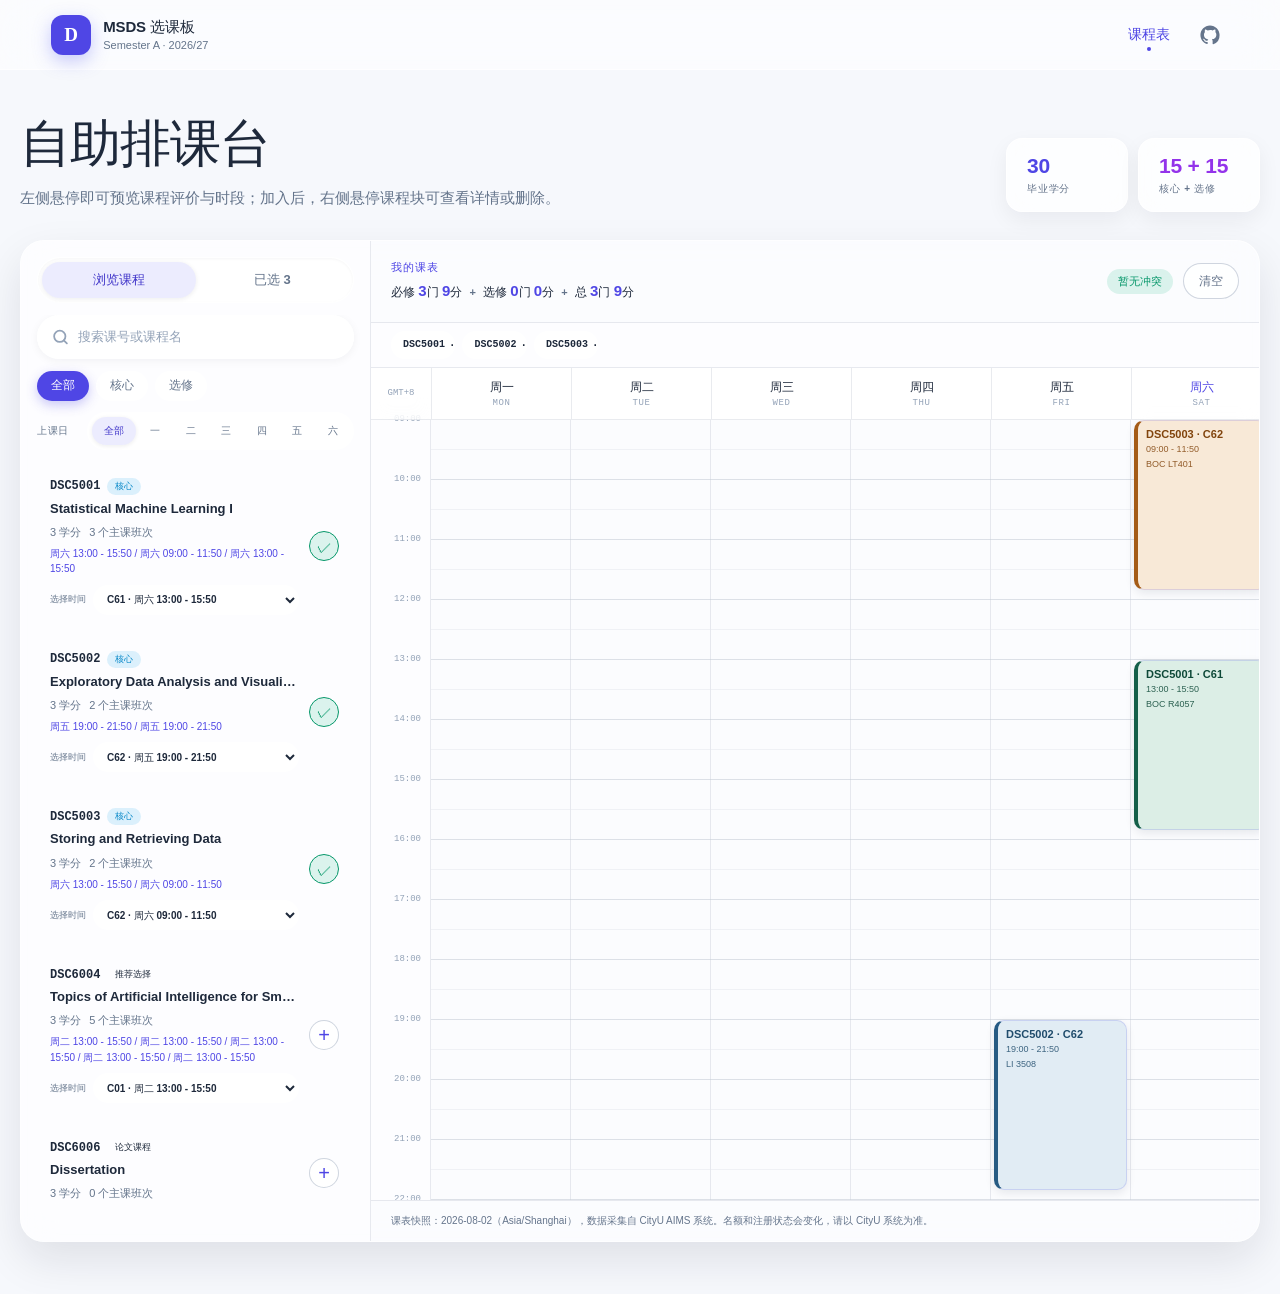
==== index.html @ a97fac7b "add github link button in header" ====
<!doctype html>
<html lang="zh-CN">
  <head>
    <meta charset="UTF-8">
    <meta name="viewport" content="width=device-width, initial-scale=1.0">
    <meta name="description" content="CityU MSDS Semester A 2026/27 静态排课与选课参考工具">
    <title>MSDS 选课板 · Semester A 2026/27</title>
    <link rel="stylesheet" href="assets/styles.css?v=20260805b">
  </head>
  <body data-page="planner">
    <header class="site-header">
      <a class="brand" href="index.html" aria-label="MSDS 选课板首页">
        <span class="brand-mark">D</span>
        <span><strong>MSDS 选课板</strong><small>Semester A · 2026/27</small></span>
      </a>
      <nav class="main-nav" aria-label="主导航">
        <a class="active" href="index.html">课程表</a>
        <a class="github-link" href="https://github.com/Char1es-EMP/CityUDS-courses-2627" target="_blank" rel="noreferrer" aria-label="项目地址" title="项目地址">
          <svg width="20" height="20" viewBox="0 0 24 24" fill="currentColor" aria-hidden="true"><path d="M12 .5C5.65.5.5 5.65.5 12c0 5.08 3.29 9.39 7.86 10.91.58.11.79-.25.79-.56v-2c-3.2.7-3.88-1.37-3.88-1.37-.53-1.34-1.3-1.7-1.3-1.7-1.06-.72.08-.71.08-.71 1.17.08 1.79 1.2 1.79 1.2 1.04 1.79 2.73 1.27 3.4.97.11-.75.41-1.27.74-1.56-2.55-.29-5.23-1.28-5.23-5.7 0-1.26.45-2.29 1.2-3.1-.12-.29-.52-1.46.11-3.05 0 0 .98-.31 3.2 1.18a11.1 11.1 0 0 1 2.92-.39c.99 0 1.99.13 2.92.39 2.22-1.49 3.2-1.18 3.2-1.18.63 1.59.23 2.76.11 3.05.75.81 1.2 1.84 1.2 3.1 0 4.43-2.69 5.41-5.25 5.69.42.36.79 1.08.79 2.18v3.23c0 .31.21.68.8.56A11.51 11.51 0 0 0 23.5 12C23.5 5.65 18.35.5 12 .5z"/></svg>
        </a>
      </nav>
    </header>

    <main>
      <section class="page-intro planner-intro">
        <div>
          <h1 class="page-title">自助排课台</h1>
          <p>左侧悬停即可预览课程评价与时段；加入后，右侧悬停课程块可查看详情或删除。</p>
        </div>
        <div class="intro-stats" aria-label="课程概况">
          <div><strong>30</strong><span>毕业学分</span></div>
          <div><strong>15 + 15</strong><span>核心 + 选修</span></div>
        </div>
      </section>

      <section class="planner-shell" aria-label="课程表规划器">
        <aside class="course-sidebar">
          <div class="sidebar-head">
            <div class="segmented-control" role="tablist" aria-label="课程面板">
              <button class="segment active" type="button" data-panel="browse" role="tab" aria-selected="true">浏览课程</button>
              <button class="segment" type="button" data-panel="selected" role="tab" aria-selected="false">已选 <span id="selected-tab-count">0</span></button>
            </div>
          </div>

          <div id="browse-panel" class="sidebar-panel">
            <label class="search-box">
              <span class="sr-only">搜索课程</span>
              <svg class="search-icon" xmlns="http://www.w3.org/2000/svg" viewBox="0 0 24 24" fill="none" stroke="currentColor" stroke-width="2.5" stroke-linecap="round" stroke-linejoin="round" aria-hidden="true"><circle cx="11" cy="11" r="8"></circle><line x1="21" y1="21" x2="16.65" y2="16.65"></line></svg>
              <input id="course-search" type="search" placeholder="搜索课号或课程名" autocomplete="off">
            </label>
            <div class="filter-row" aria-label="课程类型筛选">
              <button class="filter-pill active" type="button" data-filter="all">全部</button>
              <button class="filter-pill" type="button" data-filter="core">核心</button>
              <button class="filter-pill" type="button" data-filter="elective">选修</button>
            </div>
            <div class="day-filter" aria-label="按上课星期筛选">
              <span>上课日</span>
              <div class="day-filter-row">
                <button class="day-filter-pill active" type="button" data-day-filter="all">全部</button>
                <button class="day-filter-pill" type="button" data-day-filter="M">一</button>
                <button class="day-filter-pill" type="button" data-day-filter="T">二</button>
                <button class="day-filter-pill" type="button" data-day-filter="W">三</button>
                <button class="day-filter-pill" type="button" data-day-filter="R">四</button>
                <button class="day-filter-pill" type="button" data-day-filter="F">五</button>
                <button class="day-filter-pill" type="button" data-day-filter="S">六</button>
              </div>
            </div>
            <div id="course-list" class="course-list" aria-live="polite"></div>
          </div>

          <div id="selected-panel" class="sidebar-panel" hidden>
            <div id="selected-list" class="selected-list"></div>
          </div>
        </aside>

        <div class="timetable-panel">
          <div class="timetable-toolbar">
            <div>
              <p class="eyebrow">我的课表</p>
              <h2 class="selection-summary">
                <span class="selection-summary-part">必修 <strong id="core-count">0</strong>门 <strong id="core-credit-count">0</strong>分</span>
                <span class="selection-summary-plus" aria-hidden="true">+</span>
                <span class="selection-summary-part">选修 <strong id="elective-count">0</strong>门 <strong id="elective-credit-count">0</strong>分</span>
                <span class="selection-summary-plus" aria-hidden="true">+</span>
                <span class="selection-summary-part">总 <strong id="selected-count">0</strong>门 <strong id="credit-count">0</strong>分</span>
              </h2>
            </div>
            <div class="toolbar-actions">
              <span id="conflict-status" class="conflict-status is-clear">暂无冲突</span>
              <button id="clear-selection" class="button button-quiet" type="button">清空</button>
            </div>
          </div>
          <div id="selected-chips" class="selected-chips" aria-label="已选课程快捷操作"></div>

          <div class="timetable-scroll">
            <div class="timetable" id="timetable">
              <div class="timetable-corner">GMT+8</div>
              <div class="day-heading" data-day="M"><strong>周一</strong><span>MON</span></div>
              <div class="day-heading" data-day="T"><strong>周二</strong><span>TUE</span></div>
              <div class="day-heading" data-day="W"><strong>周三</strong><span>WED</span></div>
              <div class="day-heading" data-day="R"><strong>周四</strong><span>THU</span></div>
              <div class="day-heading" data-day="F"><strong>周五</strong><span>FRI</span></div>
              <div class="day-heading" data-day="S"><strong>周六</strong><span>SAT</span></div>
              <div id="time-axis" class="time-axis" aria-hidden="true"></div>
              <div id="day-columns" class="day-columns"></div>
              <div id="empty-timetable" class="empty-timetable">
                <span class="empty-plus">+</span>
                <strong>从左侧加入课程</strong>
                <p>班次可在“已选”中切换</p>
              </div>
            </div>
          </div>
          <p class="data-note">课表快照：2026-08-02（Asia/Shanghai），数据采集自 CityU AIMS 系统。名额和注册状态会变化，请以 CityU 系统为准。</p>
        </div>
      </section>
    </main>

    <div id="toast" class="toast" role="status" aria-live="polite"></div>
    <script src="assets/shared.js?v=20260805b"></script>
    <script src="assets/planner.js?v=20260805b"></script>
  </body>
</html>
---- assets/styles.css ----
/* ============================================================
   MSDS 选课板 · 主题：XingHuiSama（毛玻璃 / indigo / 衬线）
   深色模式跟随系统偏好（prefers-color-scheme）
   ============================================================ */

:root {
  --font-serif: Georgia, "Noto Serif SC", "Source Han Serif SC", "Songti SC", "STSong", serif;
  --font-sans: -apple-system, "Segoe UI", "PingFang SC", "Microsoft YaHei", "Helvetica Neue", Arial, sans-serif;
  --font-mono: ui-monospace, "Cascadia Mono", "SF Mono", Consolas, Menlo, monospace;

  --bg: #f6f8fc;
  --bg-glow-1: rgba(99, 102, 241, 0.16);
  --bg-glow-2: rgba(168, 85, 247, 0.13);
  --bg-glow-3: rgba(56, 189, 248, 0.12);

  --card: rgba(255, 255, 255, 0.55);
  --card-strong: rgba(255, 255, 255, 0.78);
  --card-soft: rgba(255, 255, 255, 0.35);
  --border: rgba(255, 255, 255, 0.65);
  --border-strong: rgba(148, 163, 184, 0.45);
  --hairline: rgba(100, 116, 139, 0.14);

  --ink: #1e293b;
  --muted: #64748b;
  --faint: #94a3b8;

  --primary: #4f46e5;
  --primary-strong: #4338ca;
  --primary-soft: rgba(99, 102, 241, 0.12);
  --violet: #9333ea;
  --accent-gradient: linear-gradient(120deg, #6366f1, #8b5cf6 55%, #d946ef);

  --ok: #059669;
  --ok-soft: rgba(16, 185, 129, 0.14);
  --danger: #dc2626;
  --danger-soft: rgba(239, 68, 68, 0.13);
  --warning: #d97706;
  --warning-soft: rgba(245, 158, 11, 0.16);
  --info: #0284c7;
  --info-soft: rgba(14, 165, 233, 0.14);
  --research: #7c3aed;
  --research-soft: rgba(139, 92, 246, 0.14);

  --shadow-card: 0 18px 44px rgba(15, 23, 42, 0.1);
  --shadow-float: 0 14px 34px rgba(15, 23, 42, 0.16);
  --radius-lg: 24px;
  --radius-md: 16px;
  --radius-sm: 10px;

  --hour-height: 60px;
  font-family: var(--font-sans);
  color: var(--ink);
  font-synthesis: none;
}

@media (prefers-color-scheme: dark) {
  :root {
    --bg: #020617;
    --bg-glow-1: rgba(99, 102, 241, 0.2);
    --bg-glow-2: rgba(147, 51, 234, 0.16);
    --bg-glow-3: rgba(14, 165, 233, 0.14);

    --card: rgba(30, 41, 59, 0.5);
    --card-strong: rgba(30, 41, 59, 0.72);
    --card-soft: rgba(30, 41, 59, 0.34);
    --border: rgba(255, 255, 255, 0.1);
    --border-strong: rgba(148, 163, 184, 0.32);
    --hairline: rgba(148, 163, 184, 0.16);

    --ink: #f1f5f9;
    --muted: #94a3b8;
    --faint: #64748b;

    --primary: #818cf8;
    --primary-strong: #a5b4fc;
    --primary-soft: rgba(99, 102, 241, 0.2);

    --ok: #34d399;
    --ok-soft: rgba(52, 211, 153, 0.16);
    --danger: #f87171;
    --danger-soft: rgba(248, 113, 113, 0.16);
    --warning: #fbbf24;
    --warning-soft: rgba(251, 191, 36, 0.16);
    --info: #38bdf8;
    --info-soft: rgba(56, 189, 248, 0.16);
    --research: #a78bfa;
    --research-soft: rgba(167, 139, 250, 0.16);

    --shadow-card: 0 18px 44px rgba(2, 6, 23, 0.45);
    --shadow-float: 0 14px 34px rgba(2, 6, 23, 0.55);
  }
}

* {
  box-sizing: border-box;
}

html {
  scroll-behavior: smooth;
}

body {
  margin: 0;
  min-width: 320px;
  color: var(--ink);
  background-color: var(--bg);
  background-attachment: fixed;
  transition: background-color 600ms ease, color 600ms ease;
}

button,
input,
select {
  font: inherit;
}

button,
a {
  -webkit-tap-highlight-color: transparent;
}

a {
  color: inherit;
}

button:focus-visible,
a:focus-visible,
input:focus-visible,
select:focus-visible {
  outline: 3px solid var(--primary-soft);
  outline-offset: 2px;
}

.sr-only {
  position: absolute;
  width: 1px;
  height: 1px;
  padding: 0;
  margin: -1px;
  overflow: hidden;
  clip: rect(0, 0, 0, 0);
  white-space: nowrap;
  border: 0;
}

/* ---------------- 顶栏（毛玻璃） ---------------- */

.site-header {
  position: sticky;
  z-index: 50;
  top: 0;
  display: flex;
  align-items: center;
  justify-content: space-between;
  min-height: 70px;
  padding: 10px clamp(20px, 4vw, 64px);
  border-bottom: 1px solid var(--border);
  background: var(--card);
  backdrop-filter: blur(20px) saturate(1.4);
  -webkit-backdrop-filter: blur(20px) saturate(1.4);
  transition: background 600ms ease, border-color 600ms ease;
}

.brand {
  display: inline-flex;
  align-items: center;
  gap: 12px;
  color: var(--ink);
  text-decoration: none;
}

.brand-mark {
  display: grid;
  width: 40px;
  height: 40px;
  place-items: center;
  border-radius: 12px;
  background: var(--primary);
  color: white;
  font-size: 19px;
  font-weight: 900;
  font-family: var(--font-serif);
  box-shadow: 0 6px 18px rgba(99, 102, 241, 0.35);
}

.brand strong,
.brand small {
  display: block;
  letter-spacing: 0;
}

.brand strong {
  font-size: 15px;
  font-weight: 900;
  letter-spacing: -0.01em;
}

.brand small {
  margin-top: 2px;
  color: var(--muted);
  font-size: 11px;
}

.main-nav {
  display: flex;
  align-items: center;
  gap: 4px;
}

.main-nav a {
  position: relative;
  padding: 9px 13px;
  border-radius: 999px;
  color: var(--muted);
  font-size: 14px;
  font-weight: 700;
  text-decoration: none;
  transition: color 200ms ease, background 200ms ease;
}

.main-nav a:hover {
  color: var(--primary);
}

.main-nav a.active {
  color: var(--primary);
}

.main-nav a.active::after {
  position: absolute;
  bottom: 2px;
  left: 50%;
  width: 4px;
  height: 4px;
  border-radius: 50%;
  background: var(--primary);
  content: "";
  transform: translateX(-50%);
  animation: nav-pulse 1.6s ease-in-out infinite;
}

@keyframes nav-pulse {
  0%, 100% { opacity: 0.35; transform: translateX(-50%) scale(0.85); }
  50% { opacity: 1; transform: translateX(-50%) scale(1); }
}

.main-nav .github-link {
  display: grid;
  width: 38px;
  height: 38px;
  margin-left: 4px;
  padding: 0;
  place-items: center;
  flex: 0 0 auto;
}

.github-link svg {
  display: block;
}

main {
  width: 100%;
}

/* ---------------- 页面引言 ---------------- */

.page-intro {
  display: flex;
  align-items: flex-end;
  justify-content: space-between;
  gap: 28px;
  width: min(1520px, calc(100% - 40px));
  margin: 0 auto;
  padding: 46px 0 28px;
}

.page-intro h1 {
  max-width: 760px;
  margin: 0 0 14px;
  font-family: var(--font-serif);
  font-size: clamp(30px, 4vw, 52px);
  line-height: 1.08;
  letter-spacing: 0;
}

.page-intro h1.page-title {
  color: var(--ink);
  font-weight: 900;
  letter-spacing: -0.02em;
}

.page-intro p:not(.eyebrow) {
  max-width: 680px;
  margin: 0;
  color: var(--muted);
  font-size: 15px;
  line-height: 1.75;
}

.eyebrow {
  margin: 0;
  color: var(--primary);
  font-size: 11px;
  font-weight: 800;
  letter-spacing: 0.08em;
  text-transform: uppercase;
}

.intro-stats {
  display: flex;
  align-items: stretch;
  gap: 10px;
}

.intro-stats div {
  min-width: 122px;
  padding: 15px 20px;
  border: 1px solid var(--border);
  border-radius: var(--radius-md);
  background: var(--card-strong);
  box-shadow: 0 8px 22px rgba(15, 23, 42, 0.06);
  backdrop-filter: blur(12px);
  -webkit-backdrop-filter: blur(12px);
  transition: transform 200ms ease, box-shadow 200ms ease;
}

.intro-stats div:hover {
  transform: translateY(-2px);
  box-shadow: 0 12px 28px rgba(15, 23, 42, 0.1);
}

.intro-stats strong,
.intro-stats span {
  display: block;
}

.intro-stats strong {
  font-size: 21px;
  font-weight: 900;
  color: var(--primary);
  letter-spacing: -0.01em;
}

.intro-stats div:last-child strong {
  color: var(--violet);
}

.intro-stats span {
  margin-top: 4px;
  color: var(--muted);
  font-size: 10px;
  font-weight: 700;
  letter-spacing: 0.08em;
  text-transform: uppercase;
}

/* ---------------- 规划器外壳（毛玻璃卡片） ---------------- */

.planner-shell {
  display: grid;
  grid-template-columns: 350px minmax(760px, 1fr);
  width: min(1520px, calc(100% - 40px));
  min-height: 760px;
  margin: 0 auto 52px;
  overflow: hidden;
  border: 1px solid var(--border);
  border-radius: var(--radius-lg);
  background: var(--card);
  box-shadow: var(--shadow-card);
  backdrop-filter: blur(16px) saturate(1.25);
  -webkit-backdrop-filter: blur(16px) saturate(1.25);
}

.course-sidebar {
  display: flex;
  min-height: 0;
  min-width: 0;
  flex-direction: column;
  overflow: hidden;
  border-right: 1px solid var(--hairline);
  background: var(--card-soft);
}

.sidebar-head {
  padding: 16px 16px 12px;
}

.segmented-control {
  display: grid;
  grid-template-columns: 1fr 1fr;
  padding: 4px;
  border: 1px solid var(--border);
  border-radius: 999px;
  background: var(--card-strong);
  box-shadow: inset 0 1px 3px rgba(15, 23, 42, 0.04);
}

.segment {
  min-height: 36px;
  border: 0;
  border-radius: 999px;
  background: transparent;
  color: var(--muted);
  cursor: pointer;
  font-size: 13px;
  font-weight: 700;
  transition: background 200ms ease, color 200ms ease, box-shadow 200ms ease;
}

.segment.active {
  background: var(--primary-soft);
  color: var(--primary-strong);
  box-shadow: 0 1px 5px rgba(15, 23, 42, 0.08);
}

.sidebar-panel {
  min-height: 0;
  padding: 0 16px 16px;
}

.sidebar-panel:not([hidden]) {
  display: flex;
  flex: 1 1 0;
  flex-direction: column;
  overflow: hidden;
}

.search-box {
  display: block;
  position: relative;
}

.search-icon {
  position: absolute;
  z-index: 1;
  top: 50%;
  left: 15px;
  width: 17px;
  height: 17px;
  color: var(--faint);
  pointer-events: none;
  transform: translateY(-50%);
  transition: color 200ms ease;
}

.search-box:focus-within .search-icon {
  color: var(--primary);
}

.search-box input {
  width: 100%;
  height: 44px;
  padding: 0 16px 0 40px;
  border: 1px solid var(--border);
  border-radius: 999px;
  background: var(--card-strong);
  color: var(--ink);
  font-size: 13px;
  box-shadow: 0 2px 10px rgba(15, 23, 42, 0.05);
  backdrop-filter: blur(8px);
  -webkit-backdrop-filter: blur(8px);
  transition: border-color 200ms ease, box-shadow 200ms ease;
}

.search-box input:focus {
  border-color: var(--primary);
  outline: none;
  box-shadow: 0 0 0 3px var(--primary-soft);
}

.search-box input::placeholder {
  color: var(--faint);
}

.filter-row {
  display: flex;
  flex-wrap: wrap;
  gap: 7px;
  margin: 12px 0 14px;
}

.filter-pill {
  min-height: 30px;
  padding: 4px 13px;
  border: 1px solid var(--border);
  border-radius: 999px;
  background: var(--card-strong);
  color: var(--muted);
  cursor: pointer;
  font-size: 12px;
  font-weight: 650;
  transition: all 200ms ease;
}

.filter-pill:hover {
  color: var(--primary);
  border-color: var(--primary-soft);
}

.filter-pill.active {
  border-color: transparent;
  background: var(--primary);
  color: white;
  box-shadow: 0 4px 12px rgba(79, 70, 229, 0.3);
}

@media (prefers-color-scheme: dark) {
  .filter-pill.active {
    background: var(--primary-strong);
    color: #0f172a;
  }
}

.day-filter {
  display: grid;
  grid-template-columns: 42px minmax(0, 1fr);
  align-items: center;
  gap: 8px;
  margin: -3px 0 14px;
}

.day-filter > span {
  color: var(--muted);
  font-size: 10px;
  font-weight: 750;
  letter-spacing: 0.06em;
}

.day-filter-row {
  display: grid;
  grid-template-columns: 1.35fr repeat(6, 1fr);
  gap: 3px;
  padding: 4px;
  border: 1px solid var(--border);
  border-radius: 999px;
  background: var(--card-strong);
}

.day-filter-pill {
  min-width: 0;
  min-height: 28px;
  padding: 3px;
  border: 0;
  border-radius: 999px;
  background: transparent;
  color: var(--muted);
  cursor: pointer;
  font-size: 10px;
  font-weight: 750;
  transition: all 200ms ease;
}

.day-filter-pill:hover {
  color: var(--primary);
}

.day-filter-pill.active {
  background: var(--primary-soft);
  color: var(--primary-strong);
  box-shadow: 0 1px 4px rgba(15, 23, 42, 0.08);
}

.course-list,
.selected-list {
  height: 0;
  min-height: 0;
  flex: 1 1 0;
  overflow-y: auto;
  scrollbar-width: thin;
  scrollbar-color: var(--border-strong) transparent;
}

.course-list::-webkit-scrollbar,
.selected-list::-webkit-scrollbar {
  width: 8px;
}

.course-list::-webkit-scrollbar-thumb,
.selected-list::-webkit-scrollbar-thumb {
  border-radius: 8px;
  background: var(--border-strong);
}

/* ---------------- 课程列表行 ---------------- */

.course-row {
  position: relative;
  display: grid;
  grid-template-columns: 1fr 32px;
  gap: 10px;
  margin-bottom: 8px;
  padding: 13px 12px;
  border: 1px solid transparent;
  border-radius: var(--radius-md);
  transition: border-color 200ms ease, background 200ms ease, box-shadow 200ms ease;
}

.course-row:hover,
.course-row:focus-within {
  z-index: 15;
  border-color: var(--border);
  background: var(--card-strong);
  box-shadow: 0 8px 22px rgba(15, 23, 42, 0.08);
}

.course-row-main {
  min-width: 0;
}

.course-code-line {
  display: flex;
  align-items: center;
  flex-wrap: wrap;
  gap: 7px;
}

.course-code {
  color: var(--ink);
  font-family: var(--font-mono);
  font-size: 12px;
  font-weight: 800;
}

.course-title-link {
  display: block;
  margin-top: 5px;
  overflow: hidden;
  color: var(--ink);
  font-size: 13px;
  font-weight: 650;
  line-height: 1.4;
  text-decoration: none;
  text-overflow: ellipsis;
  white-space: nowrap;
}

.course-title-link:hover {
  color: var(--primary);
  text-decoration: underline;
  text-underline-offset: 3px;
}

.course-meta {
  display: flex;
  gap: 8px;
  margin-top: 7px;
  color: var(--muted);
  font-size: 11px;
}

.course-schedule {
  display: -webkit-box;
  margin-top: 6px;
  overflow: hidden;
  color: var(--primary);
  font-size: 10px;
  line-height: 1.55;
  -webkit-box-orient: vertical;
  -webkit-line-clamp: 3;
}

.course-preview {
  position: absolute;
  z-index: 20;
  top: calc(100% - 6px);
  right: 36px;
  left: 0;
  display: none;
  padding: 13px 14px;
  border: 1px solid var(--border);
  border-radius: var(--radius-sm);
  background: var(--card-strong);
  color: var(--ink);
  box-shadow: var(--shadow-float);
  backdrop-filter: blur(16px);
  -webkit-backdrop-filter: blur(16px);
}

.course-row:hover .course-preview,
.course-row:focus-within .course-preview {
  display: block;
}

/* The last rows sit against the scroll viewport edge, so their preview opens upward. */
.course-row:nth-last-child(-n + 2) .course-preview {
  top: auto;
  bottom: calc(100% - 6px);
}

/* A short filtered list can make its first row also the last row; keep it below the filters. */
.course-row:first-child .course-preview {
  top: calc(100% - 6px);
  bottom: auto;
}

.course-preview p {
  margin: 0;
  color: var(--muted);
  font-size: 10px;
  line-height: 1.65;
}

.course-preview-tags {
  display: flex;
  flex-wrap: wrap;
  gap: 5px;
  margin-top: 8px;
}

.course-preview-tags span {
  padding: 3px 8px;
  border-radius: 999px;
  background: var(--primary-soft);
  color: var(--primary-strong);
  font-size: 9px;
  font-weight: 700;
}

.quick-section-picker {
  display: grid;
  grid-template-columns: auto minmax(0, 1fr);
  align-items: center;
  gap: 7px;
  margin-top: 8px;
  color: var(--muted);
  font-size: 9px;
  font-weight: 700;
}

.quick-section-picker select {
  min-width: 0;
  height: 30px;
  padding: 0 24px 0 9px;
  border: 1px solid var(--border);
  border-radius: 999px;
  background: var(--card-strong);
  color: var(--ink);
  font-size: 10px;
}

.add-course,
.remove-course {
  display: grid;
  width: 30px;
  height: 30px;
  place-items: center;
  align-self: center;
  border: 1px solid var(--border-strong);
  border-radius: 50%;
  background: var(--card-strong);
  color: var(--primary);
  cursor: pointer;
  font-size: 20px;
  line-height: 1;
  transition: all 200ms ease;
}

.add-course:hover {
  border-color: transparent;
  background: var(--primary);
  color: white;
  transform: scale(1.08);
  box-shadow: 0 5px 14px rgba(79, 70, 229, 0.35);
}

.add-course.is-added {
  border-color: var(--ok);
  background: var(--ok-soft);
  color: var(--ok);
  font-size: 15px;
}

.mini-badge,
.verdict-badge,
.status-badge,
.tag {
  display: inline-flex;
  align-items: center;
  width: fit-content;
  border-radius: 999px;
  font-weight: 700;
}

.mini-badge {
  padding: 2px 8px;
  font-size: 9px;
}

.mini-badge.core,
.verdict-badge.core {
  background: var(--info-soft);
  color: var(--info);
}

.mini-badge.strong,
.mini-badge.good,
.verdict-badge.strong,
.verdict-badge.good {
  background: var(--ok-soft);
  color: var(--ok);
}

.mini-badge.research,
.verdict-badge.research {
  background: var(--research-soft);
  color: var(--research);
}

.mini-badge.caution,
.verdict-badge.caution {
  background: var(--warning-soft);
  color: var(--warning);
}

.mini-badge.unknown,
.verdict-badge.unknown {
  background: var(--card-soft);
  color: var(--muted);
}

.mini-badge.aims-missing,
.verdict-badge.aims-missing {
  background: var(--danger-soft);
  color: var(--danger);
  text-transform: none;
  letter-spacing: 0.02em;
}

.course-row.is-aims-missing,
.selected-course.is-aims-missing {
  border-left: 2px solid var(--danger);
}

.notice.aims-missing-notice {
  margin-bottom: 18px;
  border-color: var(--danger);
  background: var(--danger-soft);
  color: var(--ink);
}

.notice.aims-missing-notice strong {
  color: var(--danger);
}

.empty-list {
  padding: 42px 16px;
  color: var(--muted);
  text-align: center;
  font-size: 13px;
  line-height: 1.7;
}

/* ---------------- 已选课程 ---------------- */

.selected-course {
  padding: 14px 2px;
  margin-bottom: 4px;
}

.selected-course-head {
  display: flex;
  align-items: flex-start;
  justify-content: space-between;
  gap: 12px;
}

.selected-course-head a {
  color: var(--ink);
  font-size: 13px;
  font-weight: 800;
  text-decoration: none;
}

.selected-course-head a:hover {
  color: var(--primary);
}

.selected-course-head small {
  display: block;
  margin-top: 3px;
  color: var(--muted);
  font-size: 10px;
}

.remove-course {
  flex: 0 0 auto;
  width: 26px;
  height: 26px;
  border: 0;
  background: transparent;
  color: var(--muted);
  font-size: 17px;
}

.remove-course:hover {
  background: var(--danger-soft);
  color: var(--danger);
  transform: none;
  box-shadow: none;
}

.section-selects {
  display: grid;
  gap: 8px;
  margin-top: 11px;
}

.section-selects label {
  display: grid;
  grid-template-columns: 52px minmax(0, 1fr);
  align-items: center;
  gap: 8px;
  color: var(--muted);
  font-size: 10px;
  font-weight: 700;
}

.section-selects select {
  min-width: 0;
  height: 34px;
  padding: 0 28px 0 10px;
  border: 1px solid var(--border);
  border-radius: 999px;
  background: var(--card-strong);
  color: var(--ink);
  font-size: 11px;
}

/* ---------------- 课表面板 ---------------- */

.timetable-panel {
  min-width: 0;
  background: transparent;
}

.timetable-toolbar {
  display: flex;
  min-height: 82px;
  align-items: center;
  justify-content: space-between;
  gap: 20px;
  padding: 14px 20px;
  border-bottom: 1px solid var(--hairline);
}

.timetable-toolbar h2 {
  margin: 4px 0 0;
  font-size: 18px;
  letter-spacing: 0;
}

.timetable-toolbar .selection-summary {
  display: flex;
  align-items: baseline;
  flex-wrap: wrap;
  gap: 3px 7px;
  font-size: 12px;
  line-height: 1.55;
}

.selection-summary-part {
  white-space: nowrap;
}

.selection-summary-part strong {
  font-size: 15px;
  color: var(--primary);
}

.selection-summary-plus {
  color: var(--muted);
  font-size: 11px;
}

.toolbar-actions {
  display: flex;
  align-items: center;
  gap: 10px;
}

.selected-chips {
  display: flex;
  min-height: 45px;
  align-items: center;
  flex-wrap: wrap;
  gap: 7px;
  padding: 8px 20px;
  border-bottom: 1px solid var(--hairline);
  background: var(--card-soft);
}

.selected-chip {
  display: inline-flex;
  min-height: 28px;
  align-items: center;
  overflow: hidden;
  border: 1px solid var(--border);
  border-radius: 999px;
  background: var(--card-strong);
}

.selected-chip a {
  padding: 5px 5px 5px 11px;
  font-family: var(--font-mono);
  font-size: 10px;
  font-weight: 800;
  text-decoration: none;
}

.selected-chip a:hover {
  color: var(--primary);
}

.selected-chip button {
  width: 26px;
  height: 26px;
  border: 0;
  border-radius: 50%;
  background: transparent;
  color: var(--muted);
  cursor: pointer;
  font-size: 15px;
}

.selected-chip button:hover {
  background: var(--danger-soft);
  color: var(--danger);
}

.selected-chips-empty {
  color: var(--muted);
  font-size: 10px;
}

.button {
  min-height: 36px;
  padding: 7px 15px;
  border: 1px solid transparent;
  border-radius: 999px;
  cursor: pointer;
  font-size: 12px;
  font-weight: 750;
  text-decoration: none;
  transition: all 200ms ease;
}

.button-primary {
  background: var(--primary);
  color: white;
  box-shadow: 0 5px 14px rgba(79, 70, 229, 0.3);
}

.button-primary:hover {
  background: var(--primary-strong);
  transform: translateY(-1px);
}

.button-quiet {
  border-color: var(--border-strong);
  background: var(--card-strong);
  color: var(--muted);
}

.button-quiet:hover {
  border-color: var(--primary);
  color: var(--primary);
}

.conflict-status {
  padding: 5px 11px;
  border-radius: 999px;
  font-size: 11px;
  font-weight: 750;
}

.conflict-status.is-clear {
  background: var(--ok-soft);
  color: var(--ok);
}

.conflict-status.has-conflict {
  background: var(--danger-soft);
  color: var(--danger);
  animation: conflict-shake 260ms ease;
}

@keyframes conflict-shake {
  0%, 100% { transform: translateX(0); }
  30% { transform: translateX(-2px); }
  60% { transform: translateX(2px); }
}

.timetable-scroll {
  width: 100%;
  overflow-x: auto;
}

.timetable {
  position: relative;
  display: grid;
  grid-template-columns: 60px repeat(6, minmax(132px, 1fr));
  grid-template-rows: 52px calc(13 * var(--hour-height));
  min-width: 900px;
}

.timetable-corner,
.day-heading {
  position: sticky;
  z-index: 10;
  top: 0;
  display: flex;
  flex-direction: column;
  align-items: center;
  justify-content: center;
  border-bottom: 1px solid var(--hairline);
  background: var(--card-strong);
  backdrop-filter: blur(10px);
  -webkit-backdrop-filter: blur(10px);
}

.timetable-corner {
  grid-column: 1;
  grid-row: 1;
  color: var(--faint);
  font-size: 9px;
  font-family: var(--font-mono);
}

.day-heading {
  border-left: 1px solid var(--hairline);
}

.day-heading[data-day="M"] { grid-column: 2; }
.day-heading[data-day="T"] { grid-column: 3; }
.day-heading[data-day="W"] { grid-column: 4; }
.day-heading[data-day="R"] { grid-column: 5; }
.day-heading[data-day="F"] { grid-column: 6; }
.day-heading[data-day="S"] { grid-column: 7; }

.day-heading strong {
  font-size: 12px;
  font-weight: 800;
}

.day-heading[data-day="S"] strong {
  color: var(--primary);
}

.day-heading span {
  margin-top: 2px;
  color: var(--faint);
  font-size: 9px;
  font-family: var(--font-mono);
  letter-spacing: 0.06em;
}

.time-axis {
  position: relative;
  grid-column: 1;
  grid-row: 2;
  border-right: 1px solid var(--hairline);
  background: var(--card-soft);
}

.time-label {
  position: absolute;
  right: 9px;
  color: var(--faint);
  font-size: 9px;
  font-family: var(--font-mono);
  transform: translateY(-6px);
}

.day-columns {
  display: grid;
  grid-column: 2 / 8;
  grid-row: 2;
  grid-template-columns: repeat(6, minmax(132px, 1fr));
}

.day-column {
  position: relative;
  height: calc(13 * var(--hour-height));
  border-right: 1px solid var(--hairline);
  background-image: linear-gradient(to bottom, transparent calc(100% - 1px), var(--hairline) 1px);
  background-size: 100% var(--hour-height);
}

.day-column::after {
  position: absolute;
  inset: 0;
  pointer-events: none;
  background-image: linear-gradient(to bottom, transparent calc(100% - 1px), rgba(148, 163, 184, 0.12) 1px);
  background-size: 100% calc(var(--hour-height) / 2);
  content: "";
}

.course-event {
  position: absolute;
  z-index: 2;
  min-height: 34px;
  overflow: visible;
  padding: 7px 8px 5px;
  border: 1px solid rgba(79, 70, 229, 0.16);
  border-left: 4px solid var(--event-accent, var(--primary));
  border-radius: 10px;
  background: var(--event-bg, var(--primary-soft));
  color: var(--event-ink, var(--primary-strong));
  cursor: pointer;
  text-align: left;
  box-shadow: 0 3px 10px rgba(15, 23, 42, 0.09);
  transition: box-shadow 200ms ease, transform 200ms ease, filter 200ms ease;
}

.course-event:hover {
  z-index: 5;
  filter: saturate(1.15) brightness(1.02);
  box-shadow: 0 8px 22px rgba(15, 23, 42, 0.18);
  transform: translateY(-1px);
}

.course-event.is-conflict {
  border-color: var(--danger);
  box-shadow: inset 0 0 0 1px var(--danger), 0 4px 14px rgba(220, 38, 38, 0.2);
}

.event-label {
  display: block;
  overflow: hidden;
  text-overflow: ellipsis;
  white-space: nowrap;
}

.event-label strong,
.event-label span {
  display: block;
  overflow: hidden;
  text-overflow: ellipsis;
  white-space: nowrap;
}

.event-label strong {
  font-size: 11px;
  line-height: 1.25;
}

.event-label span {
  margin-top: 3px;
  font-size: 9px;
  line-height: 1.25;
  opacity: 0.85;
}

.event-overlay {
  position: absolute;
  z-index: 30;
  top: calc(100% - 1px);
  left: -4px;
  display: none;
  width: max-content;
  min-width: 210px;
  max-width: 280px;
  padding: 13px 14px;
  border: 1px solid var(--border);
  border-radius: 12px;
  background: var(--card-strong);
  color: var(--ink);
  text-align: left;
  white-space: normal;
  box-shadow: var(--shadow-float);
  backdrop-filter: blur(18px);
  -webkit-backdrop-filter: blur(18px);
  pointer-events: auto;
}

.course-event:hover .event-overlay,
.course-event:focus-within .event-overlay {
  display: block;
}

.course-event.tooltip-up .event-overlay {
  top: auto;
  bottom: calc(100% - 1px);
}

.course-event.tooltip-left .event-overlay {
  right: -4px;
  left: auto;
}

.event-overlay-content,
.event-overlay-content strong,
.event-overlay-content > span {
  display: block;
  overflow: visible;
  text-overflow: clip;
  white-space: normal;
}

.event-overlay-content strong {
  font-size: 12px;
  line-height: 1.4;
}

.event-overlay-content > span:not(.event-tooltip-tags) {
  margin-top: 4px;
  color: var(--muted);
  font-size: 10px;
  line-height: 1.4;
}

.event-tooltip-tags {
  display: flex !important;
  flex-wrap: wrap;
  gap: 4px;
  margin-top: 8px;
}

.event-tooltip-tag {
  display: inline-flex !important;
  margin-top: 0 !important;
  padding: 3px 8px;
  border-radius: 999px;
  background: var(--primary-soft);
  color: var(--primary-strong) !important;
  font-size: 9px !important;
  line-height: 1.2 !important;
}

.event-overlay-actions {
  display: flex;
  gap: 6px;
  margin-top: 10px;
}

.event-overlay-actions a,
.event-overlay-actions button {
  min-height: 27px;
  padding: 5px 10px;
  border: 1px solid var(--border);
  border-radius: 999px;
  background: var(--card-strong);
  cursor: pointer;
  font-size: 10px;
  font-weight: 750;
  text-decoration: none;
  transition: all 180ms ease;
}

.event-overlay-actions a {
  color: var(--primary-strong);
}

.event-overlay-actions a:hover {
  border-color: var(--primary);
  background: var(--primary-soft);
}

.event-overlay-actions button {
  color: var(--danger);
}

.event-overlay-actions button:hover {
  border-color: var(--danger);
  background: var(--danger-soft);
}

.empty-timetable {
  position: absolute;
  z-index: 4;
  top: 210px;
  left: calc(50% + 30px);
  display: flex;
  flex-direction: column;
  align-items: center;
  color: var(--muted);
  transform: translateX(-50%);
}

.empty-timetable[hidden] {
  display: none;
}

.empty-timetable strong {
  color: var(--ink);
  font-size: 13px;
}

.empty-timetable p {
  margin: 5px 0 0;
  font-size: 11px;
}

.empty-plus {
  display: grid;
  width: 42px;
  height: 42px;
  margin-bottom: 12px;
  place-items: center;
  border: 1px dashed var(--border-strong);
  border-radius: 50%;
  color: var(--primary);
  font-size: 24px;
}

.data-note {
  margin: 0;
  padding: 12px 20px;
  border-top: 1px solid var(--hairline);
  color: var(--muted);
  font-size: 10px;
  line-height: 1.6;
}

/* ---------------- 课程详情页 ---------------- */

.course-detail {
  width: min(1120px, calc(100% - 40px));
  margin: 0 auto;
  padding: 34px 0 72px;
}

.back-link {
  display: inline-block;
  margin-bottom: 22px;
  color: var(--muted);
  font-size: 12px;
  font-weight: 700;
  text-decoration: none;
  transition: color 200ms ease, transform 200ms ease;
}

.back-link:hover {
  color: var(--primary);
  transform: translateX(-2px);
}

.detail-hero {
  display: grid;
  grid-template-columns: minmax(0, 1fr) auto;
  gap: 28px;
  align-items: end;
  padding: 28px 30px 30px;
  border: 1px solid var(--border);
  border-radius: var(--radius-lg);
  background: var(--card);
  box-shadow: var(--shadow-card);
  backdrop-filter: blur(16px);
  -webkit-backdrop-filter: blur(16px);
}

.detail-code-row {
  display: flex;
  align-items: center;
  flex-wrap: wrap;
  gap: 10px;
}

.detail-code {
  font-family: var(--font-mono);
  color: var(--primary);
  font-size: 14px;
  font-weight: 800;
}

.detail-hero h1 {
  max-width: 800px;
  margin: 9px 0 10px;
  font-family: var(--font-serif);
  font-size: clamp(30px, 5vw, 52px);
  font-weight: 900;
  line-height: 1.08;
  letter-spacing: -0.02em;
  color: var(--ink);
}

.detail-hero p {
  margin: 0;
  color: var(--muted);
  font-size: 13px;
}

.detail-actions {
  display: flex;
  gap: 8px;
}

.detail-layout {
  padding-top: 36px;
}

.detail-section {
  margin-bottom: 40px;
}

.detail-section h2 {
  margin: 0 0 16px;
  font-family: var(--font-serif);
  font-size: 18px;
  font-weight: 800;
  letter-spacing: -0.01em;
}

.review-lead {
  padding: 20px 22px;
  border-left: 4px solid var(--primary);
  border-radius: 0 var(--radius-md) var(--radius-md) 0;
  background: var(--card-strong);
  border: 1px solid var(--border);
  border-left-width: 4px;
  border-left-color: var(--primary);
  box-shadow: 0 8px 22px rgba(15, 23, 42, 0.06);
  backdrop-filter: blur(10px);
  -webkit-backdrop-filter: blur(10px);
}

.review-lead.caution {
  border-left-color: var(--warning);
  background: var(--warning-soft);
}

.review-lead.research {
  border-left-color: var(--research);
  background: var(--research-soft);
}

.review-lead.unknown {
  border-left-color: var(--border-strong);
}

.review-lead strong {
  display: block;
  margin-bottom: 8px;
  font-size: 14px;
  font-weight: 800;
}

.review-lead p {
  margin: 0;
  color: var(--muted);
  font-size: 13px;
  line-height: 1.8;
}

.detail-tags {
  margin-top: 14px;
}

.fact-grid {
  display: grid;
  grid-template-columns: repeat(2, minmax(0, 1fr));
  overflow: hidden;
  border: 1px solid var(--border);
  border-radius: var(--radius-md);
  background: var(--card-strong);
  backdrop-filter: blur(10px);
  -webkit-backdrop-filter: blur(10px);
}

.fact {
  min-height: 86px;
  padding: 15px;
  border-right: 1px solid var(--hairline);
  border-bottom: 1px solid var(--hairline);
}

.fact:nth-child(2n) {
  border-right: 0;
}

.fact:nth-last-child(-n + 2) {
  border-bottom: 0;
}

.fact span,
.fact strong {
  display: block;
}

.fact span {
  color: var(--muted);
  font-size: 10px;
  font-weight: 700;
  letter-spacing: 0.06em;
  text-transform: uppercase;
}

.fact strong {
  margin-top: 7px;
  font-size: 12px;
  line-height: 1.55;
}

.section-table-wrap {
  overflow-x: auto;
  border: 1px solid var(--border);
  border-radius: var(--radius-md);
  background: var(--card-strong);
  backdrop-filter: blur(10px);
  -webkit-backdrop-filter: blur(10px);
}

.section-table {
  width: 100%;
  min-width: 680px;
  border-collapse: collapse;
  font-size: 11px;
}

.section-table th,
.section-table td {
  padding: 12px 13px;
  border-bottom: 1px solid var(--hairline);
  text-align: left;
  vertical-align: top;
}

.section-table tr:last-child td {
  border-bottom: 0;
}

.section-table th {
  background: var(--card-soft);
  color: var(--muted);
  font-size: 9px;
  letter-spacing: 0.08em;
  text-transform: uppercase;
}

.section-table td strong,
.section-table td span {
  display: block;
}

.section-table td span {
  margin-top: 3px;
  color: var(--muted);
}

.source-list {
  display: grid;
  gap: 14px;
  margin-top: 14px;
}

.source-section-intro {
  max-width: 760px;
  margin: -6px 0 16px;
  color: var(--muted);
  font-size: 11px;
  line-height: 1.7;
}

.source-review {
  padding: 18px;
  border: 1px solid var(--border);
  border-radius: var(--radius-md);
  background: var(--card-strong);
  backdrop-filter: blur(10px);
  -webkit-backdrop-filter: blur(10px);
}

.source-review-header {
  display: flex;
  align-items: flex-start;
  justify-content: space-between;
  gap: 18px;
  padding-bottom: 13px;
  border-bottom: 1px solid var(--hairline);
}

.source-review-header strong,
.source-review-header span {
  display: block;
}

.source-review-header strong {
  font-size: 13px;
  line-height: 1.45;
}

.source-review-header span {
  margin-top: 4px;
  color: var(--muted);
  font-size: 10px;
}

.source-review-link {
  flex: 0 0 auto;
  color: var(--primary);
  font-size: 11px;
  font-weight: 750;
  text-decoration: none;
}

.source-review-link:hover {
  text-decoration: underline;
  text-underline-offset: 3px;
}

.source-review > p {
  margin: 14px 0 0;
  color: var(--muted);
  font-size: 12px;
  line-height: 1.85;
  white-space: pre-line;
}

.source-notice,
.source-empty {
  margin-top: 14px;
}

.notice {
  padding: 15px;
  border: 1px solid var(--border);
  border-radius: var(--radius-md);
  background: var(--card-soft);
  color: var(--muted);
  font-size: 11px;
  line-height: 1.7;
}

.notice strong {
  color: var(--ink);
}

.loading-state,
.error-state {
  padding: 100px 20px;
  color: var(--muted);
  text-align: center;
}

.loading-state::before {
  display: block;
  width: 34px;
  height: 34px;
  margin: 0 auto 18px;
  border: 3px solid var(--primary-soft);
  border-top-color: var(--primary);
  border-radius: 50%;
  content: "";
  animation: spin 900ms linear infinite;
}

@keyframes spin {
  to { transform: rotate(360deg); }
}

.text-link {
  color: var(--primary);
  font-size: 11px;
  font-weight: 750;
  text-decoration: none;
  white-space: nowrap;
}

.text-link:hover {
  text-decoration: underline;
  text-underline-offset: 3px;
}

.tag-list {
  display: flex;
  flex-wrap: wrap;
  gap: 6px;
}

.tag {
  padding: 4px 9px;
  background: var(--card-soft);
  color: var(--muted);
  font-size: 9px;
}

/* ---------------- Toast ---------------- */

.toast {
  position: fixed;
  z-index: 100;
  right: 22px;
  bottom: 22px;
  max-width: min(360px, calc(100vw - 44px));
  padding: 12px 16px;
  border-radius: 999px;
  background: #1e293b;
  color: white;
  font-size: 12px;
  font-weight: 650;
  box-shadow: 0 12px 32px rgba(15, 23, 42, 0.3);
  opacity: 0;
  pointer-events: none;
  transform: translateY(10px);
  transition: opacity 200ms ease, transform 200ms ease;
}

@media (prefers-color-scheme: dark) {
  .toast {
    background: #e2e8f0;
    color: #0f172a;
  }
}

.toast.show {
  opacity: 1;
  transform: translateY(0);
}

/* ---------------- 响应式 ---------------- */

@media (max-width: 1120px) {
  .planner-shell {
    grid-template-columns: 310px minmax(720px, 1fr);
    overflow-x: auto;
  }
}

@media (max-width: 780px) {
  .site-header {
    min-height: 62px;
    padding: 8px 16px;
  }

  .brand-mark {
    width: 36px;
    height: 36px;
  }

  .brand small {
    display: none;
  }

  .main-nav a {
    padding: 8px 10px;
    font-size: 12px;
  }

  .main-nav .github-link {
    width: 34px;
    height: 34px;
    margin-left: 0;
  }

  .page-intro {
    width: calc(100% - 32px);
    padding: 30px 0 22px;
  }

  .planner-intro {
    display: block;
  }

  .intro-stats {
    margin-top: 22px;
  }

  .intro-stats div {
    min-width: 0;
    flex: 1;
    padding: 12px 14px;
  }

  .intro-stats strong {
    font-size: 16px;
  }

  .planner-shell {
    display: block;
    width: calc(100% - 24px);
    overflow: visible;
  }

  .course-sidebar {
    overflow: visible;
    border-right: 0;
    border-bottom: 1px solid var(--hairline);
  }

  .sidebar-panel:not([hidden]) {
    flex: none;
    overflow: visible;
  }

  .course-list,
  .selected-list {
    height: auto;
    min-height: 380px;
    max-height: 380px;
    flex: none;
  }

  .timetable-toolbar {
    align-items: flex-start;
    padding: 14px;
  }

  .toolbar-actions {
    align-items: flex-end;
    flex-direction: column;
  }

  .course-detail {
    width: calc(100% - 32px);
    padding-top: 22px;
  }

  .detail-hero {
    grid-template-columns: 1fr;
    align-items: start;
    padding: 22px;
  }

  .detail-actions {
    flex-wrap: wrap;
  }

  .source-review-header {
    align-items: stretch;
    flex-direction: column;
    gap: 9px;
  }

  .source-review-link {
    align-self: flex-start;
  }
}

@media (max-width: 480px) {
  .brand strong {
    font-size: 13px;
  }

  .page-intro h1 {
    font-size: 32px;
  }

  .intro-stats {
    display: grid;
    grid-template-columns: repeat(2, 1fr);
  }

  .intro-stats div {
    padding: 12px 10px;
  }

  .intro-stats span {
    font-size: 9px;
  }

  .conflict-status {
    max-width: 104px;
    text-align: center;
  }

  .fact-grid {
    grid-template-columns: 1fr;
  }

  .fact,
  .fact:nth-child(2n),
  .fact:nth-last-child(-n + 2) {
    border-right: 0;
    border-bottom: 1px solid var(--hairline);
  }

  .fact:last-child {
    border-bottom: 0;
  }
}

@media (prefers-reduced-motion: reduce) {
  *,
  *::before,
  *::after {
    scroll-behavior: auto !important;
    transition-duration: 0.01ms !important;
    animation-duration: 0.01ms !important;
  }
}
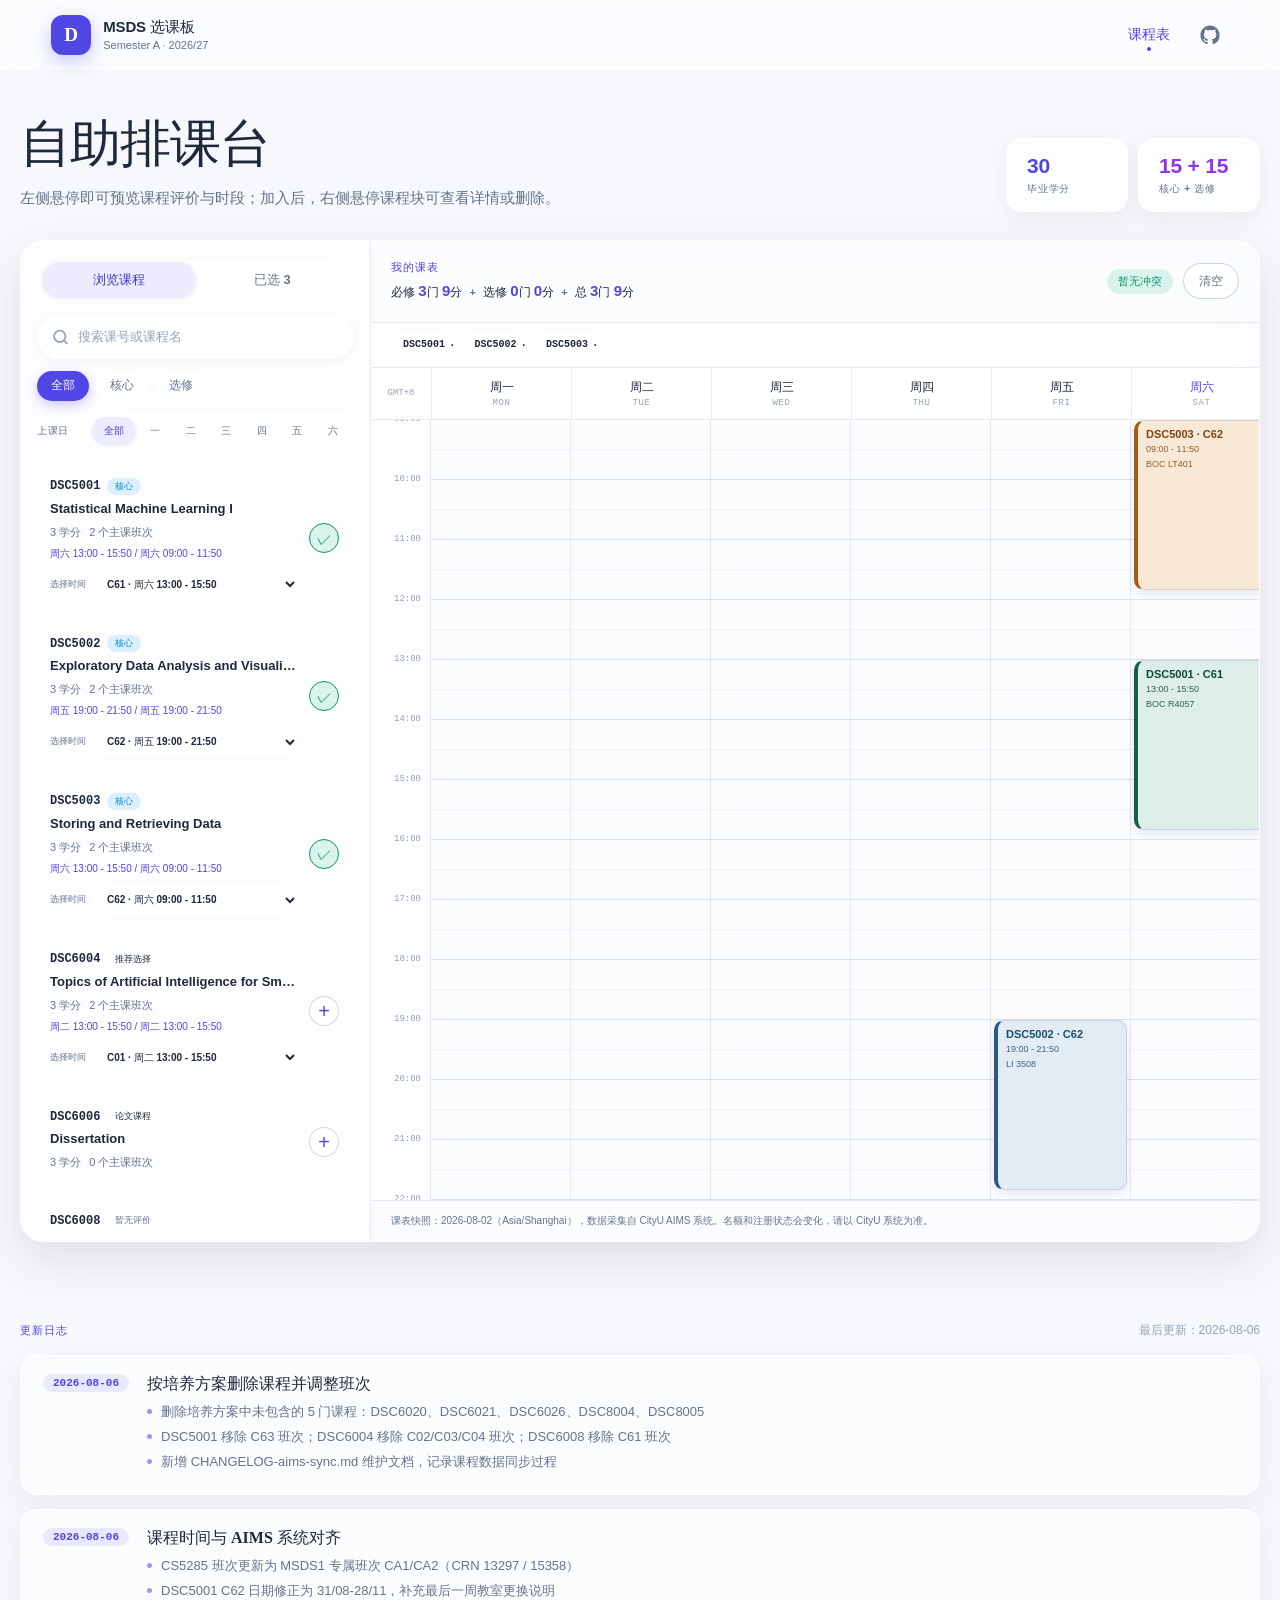
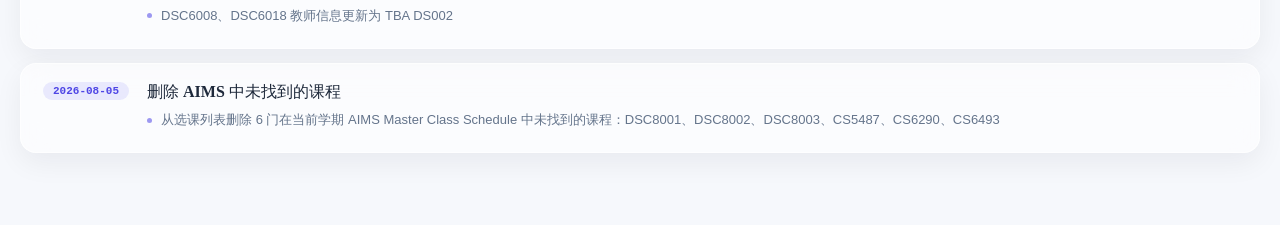
==== commit c9aa3625: "页面新增更新日志栏目 - 新增 data/changelog.json 更新日志数据（含最近 4 次更新记录）  - 页面底部展示最近 3 条更新日志，每次推送时同步更新  - 缓存版本号升级至 20" ====
--- a/index.html
+++ b/index.html
@@ -5,7 +5,7 @@
     <meta name="viewport" content="width=device-width, initial-scale=1.0">
     <meta name="description" content="CityU MSDS Semester A 2026/27 静态排课与选课参考工具">
     <title>MSDS 选课板 · Semester A 2026/27</title>
-    <link rel="stylesheet" href="assets/styles.css?v=20260805b">
+    <link rel="stylesheet" href="assets/styles.css?v=20260806a">
   </head>
   <body data-page="planner">
     <header class="site-header">
@@ -61,7 +61,7 @@
                 <button class="day-filter-pill" type="button" data-day-filter="T">二</button>
                 <button class="day-filter-pill" type="button" data-day-filter="W">三</button>
                 <button class="day-filter-pill" type="button" data-day-filter="R">四</button>
-                <button class="day-filter-pill" type="button" data-day-filter="F">五</button>
+                <button class="day-filter-pill" type="button" data-day-filter="F">五</button>
                 <button class="day-filter-pill" type="button" data-day-filter="S">六</button>
               </div>
             </div>
@@ -99,7 +99,7 @@
               <div class="day-heading" data-day="T"><strong>周二</strong><span>TUE</span></div>
               <div class="day-heading" data-day="W"><strong>周三</strong><span>WED</span></div>
               <div class="day-heading" data-day="R"><strong>周四</strong><span>THU</span></div>
-              <div class="day-heading" data-day="F"><strong>周五</strong><span>FRI</span></div>
+              <div class="day-heading" data-day="F"><strong>周五</strong><span>FRI</span></div>
               <div class="day-heading" data-day="S"><strong>周六</strong><span>SAT</span></div>
               <div id="time-axis" class="time-axis" aria-hidden="true"></div>
               <div id="day-columns" class="day-columns"></div>
@@ -113,10 +113,18 @@
           <p class="data-note">课表快照：2026-08-02（Asia/Shanghai），数据采集自 CityU AIMS 系统。名额和注册状态会变化，请以 CityU 系统为准。</p>
         </div>
       </section>
+
+      <section class="changelog-section" aria-label="更新日志">
+        <div class="changelog-head">
+          <h2 class="eyebrow">更新日志</h2>
+          <span id="changelog-date" class="changelog-date"></span>
+        </div>
+        <div id="changelog-list" class="changelog-list"></div>
+      </section>
     </main>
 
     <div id="toast" class="toast" role="status" aria-live="polite"></div>
-    <script src="assets/shared.js?v=20260805b"></script>
-    <script src="assets/planner.js?v=20260805b"></script>
+    <script src="assets/shared.js?v=20260806a"></script>
+    <script src="assets/planner.js?v=20260806a"></script>
   </body>
 </html>
--- a/assets/styles.css
+++ b/assets/styles.css
@@ -1412,6 +1412,121 @@
   line-height: 1.6;
 }
 
+/* ---------------- 更新日志 ---------------- */
+
+.changelog-section {
+  width: min(1520px, calc(100% - 40px));
+  margin: 0 auto;
+  padding: 0 0 72px;
+}
+
+.changelog-head {
+  display: flex;
+  align-items: baseline;
+  justify-content: space-between;
+  gap: 16px;
+  padding: 28px 0 16px;
+}
+
+.changelog-head .eyebrow {
+  margin: 0;
+}
+
+.changelog-date {
+  color: var(--faint);
+  font-size: 12px;
+}
+
+.changelog-list {
+  display: grid;
+  gap: 14px;
+}
+
+.changelog-entry {
+  display: flex;
+  gap: 18px;
+  padding: 18px 22px;
+  background: var(--card);
+  border: 1px solid var(--border);
+  border-radius: var(--radius-md);
+  box-shadow: 0 10px 28px rgba(15, 23, 42, 0.06);
+  backdrop-filter: blur(14px);
+  -webkit-backdrop-filter: blur(14px);
+}
+
+.changelog-entry-date {
+  flex: 0 0 auto;
+  align-self: flex-start;
+  padding: 3px 10px;
+  border-radius: 999px;
+  background: var(--primary-soft);
+  color: var(--primary);
+  font-family: var(--font-mono);
+  font-size: 11px;
+  font-weight: 600;
+  white-space: nowrap;
+}
+
+.changelog-entry-body {
+  min-width: 0;
+}
+
+.changelog-entry-body h3 {
+  margin: 0 0 6px;
+  font-family: var(--font-serif);
+  font-size: 16px;
+  font-weight: 600;
+  color: var(--ink);
+}
+
+.changelog-entry-body ul {
+  margin: 0;
+  padding: 0;
+  list-style: none;
+}
+
+.changelog-entry-body li {
+  position: relative;
+  margin: 3px 0 3px 14px;
+  color: var(--muted);
+  font-size: 13px;
+  line-height: 1.7;
+}
+
+.changelog-entry-body li::before {
+  content: "";
+  position: absolute;
+  top: 0.65em;
+  left: -14px;
+  width: 5px;
+  height: 5px;
+  border-radius: 50%;
+  background: var(--primary);
+  opacity: 0.55;
+}
+
+.changelog-empty {
+  margin: 0;
+  padding: 22px;
+  text-align: center;
+  color: var(--muted);
+  font-size: 13px;
+  background: var(--card-soft);
+  border: 1px dashed var(--border-strong);
+  border-radius: var(--radius-md);
+}
+
+@media (max-width: 640px) {
+  .changelog-entry {
+    flex-direction: column;
+    gap: 10px;
+  }
+
+  .changelog-entry-date {
+    align-self: flex-start;
+  }
+}
+
 /* ---------------- 课程详情页 ---------------- */
 
 .course-detail {
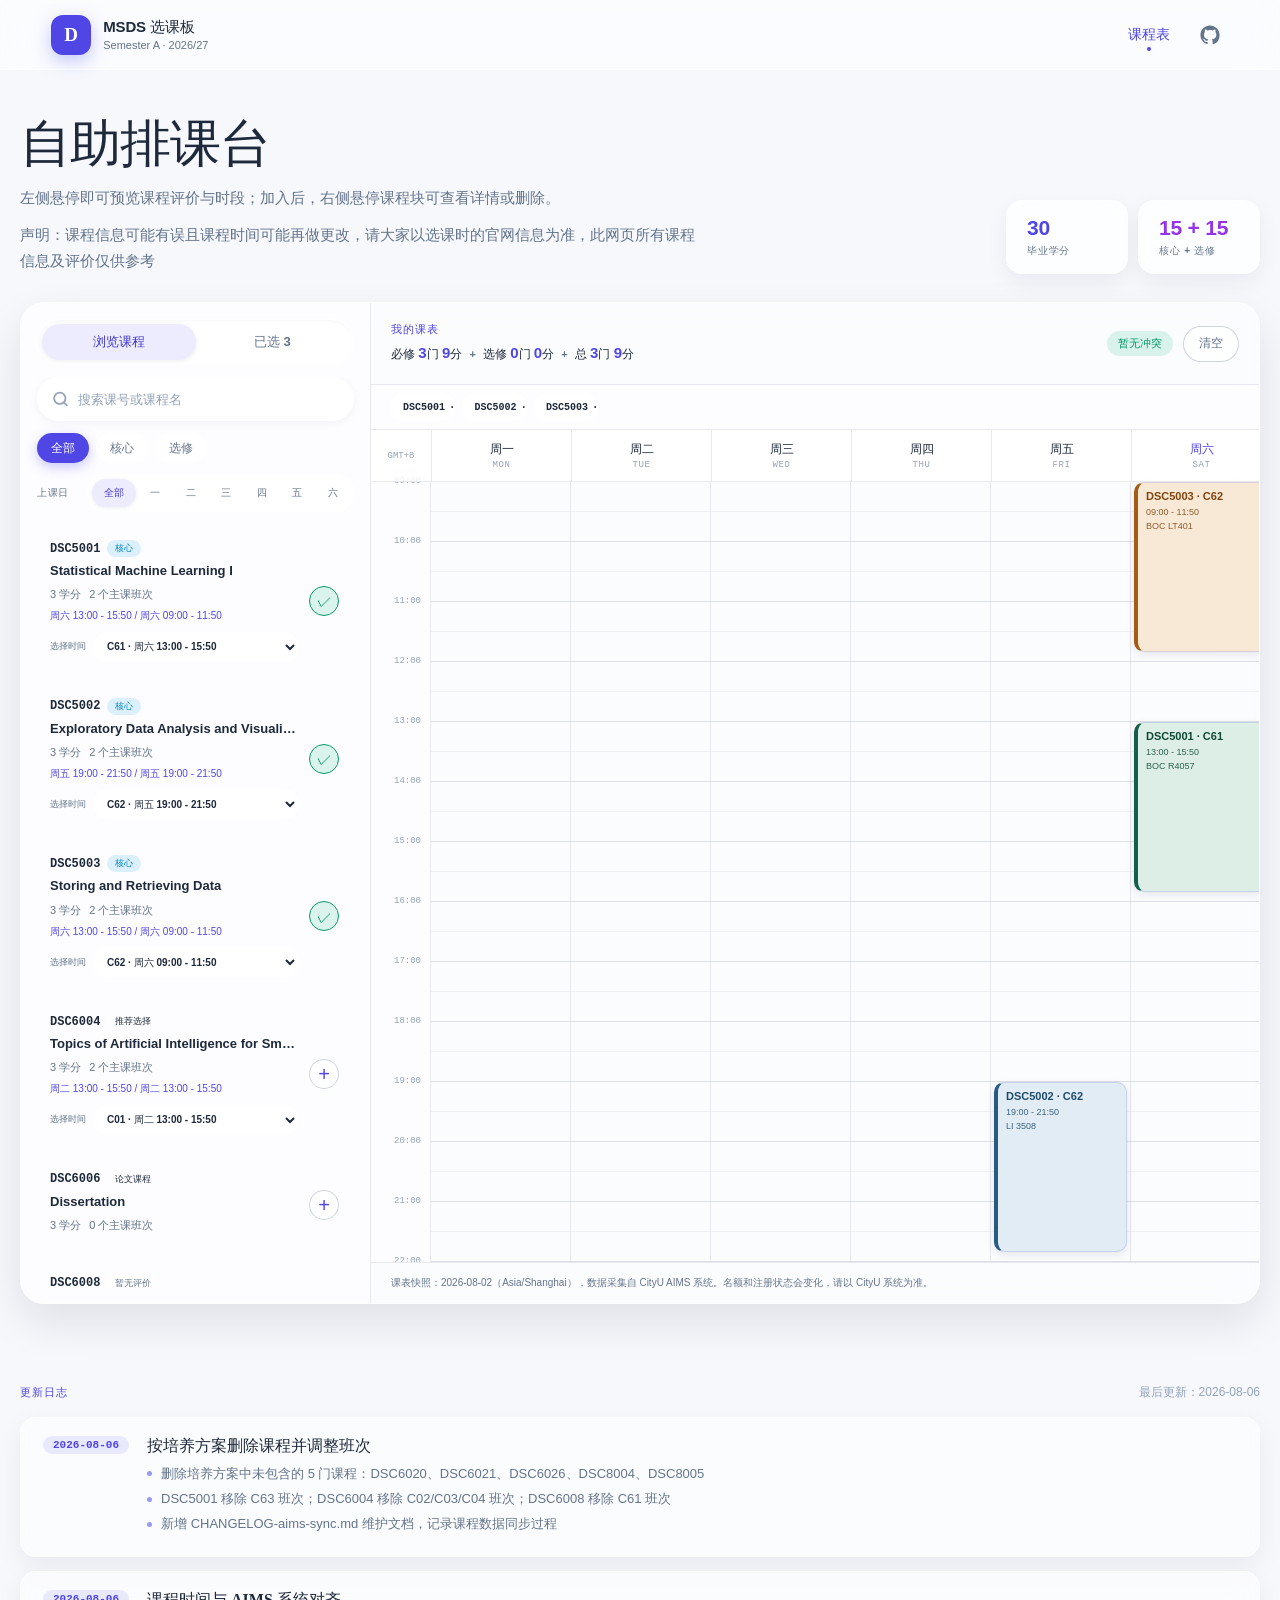
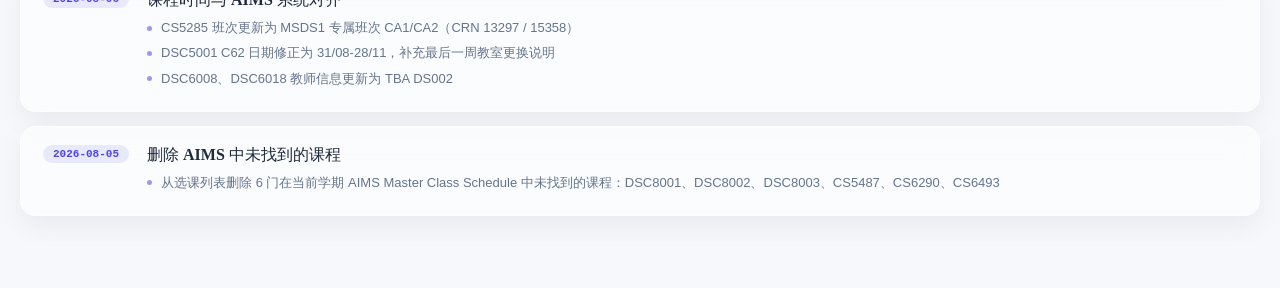
==== commit dc3ce5a6: "页面引言新增免责声明 在页面介绍文字下方增加声明：课程信息与时间以选课官网为准，本网页内容仅供参考" ====
--- a/index.html
+++ b/index.html
@@ -26,6 +26,7 @@
         <div>
           <h1 class="page-title">自助排课台</h1>
           <p>左侧悬停即可预览课程评价与时段；加入后，右侧悬停课程块可查看详情或删除。</p>
+          <p class="page-intro-note">声明：课程信息可能有误且课程时间可能再做更改，请大家以选课时的官网信息为准，此网页所有课程信息及评价仅供参考</p>
         </div>
         <div class="intro-stats" aria-label="课程概况">
           <div><strong>30</strong><span>毕业学分</span></div>
--- a/assets/styles.css
+++ b/assets/styles.css
@@ -295,6 +295,11 @@
   color: var(--muted);
   font-size: 15px;
   line-height: 1.75;
+}
+
+.page-intro p.page-intro-note {
+  max-width: 680px;
+  margin: 10px 0 0;
 }
 
 .eyebrow {
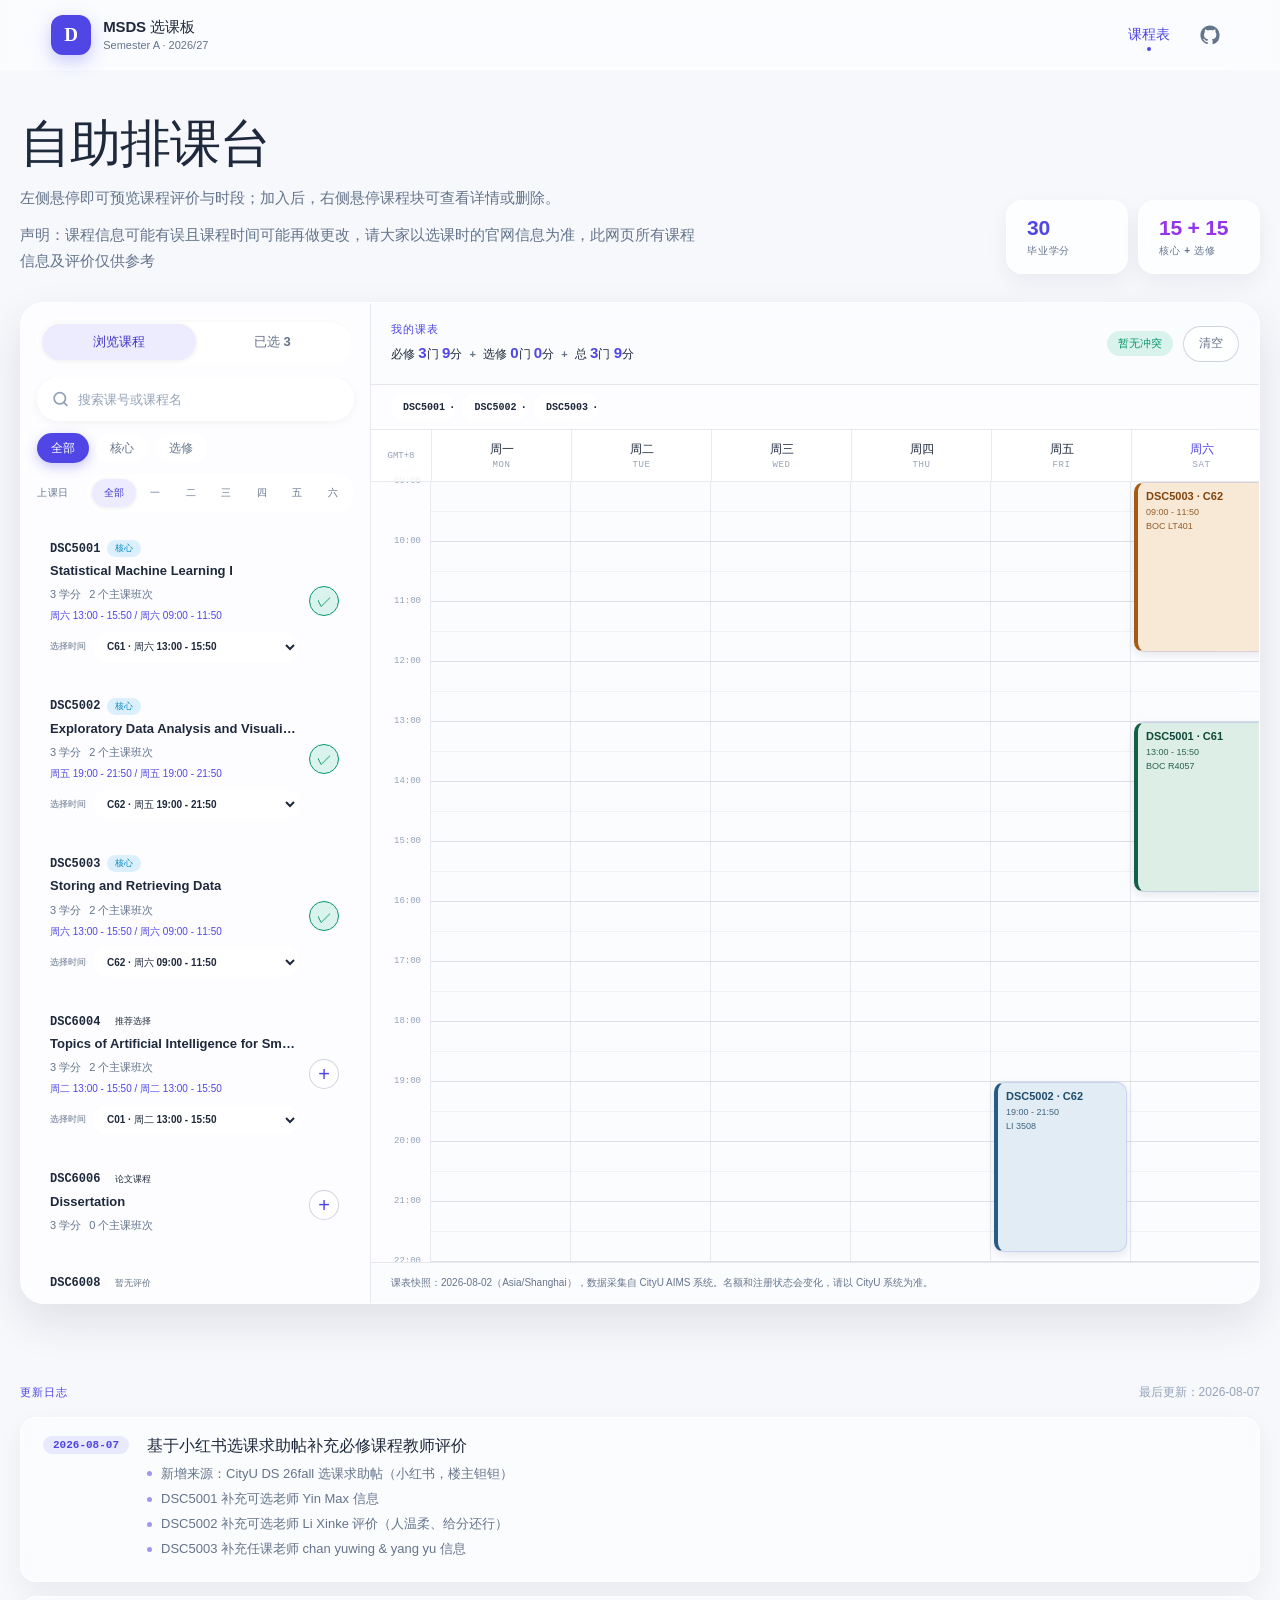
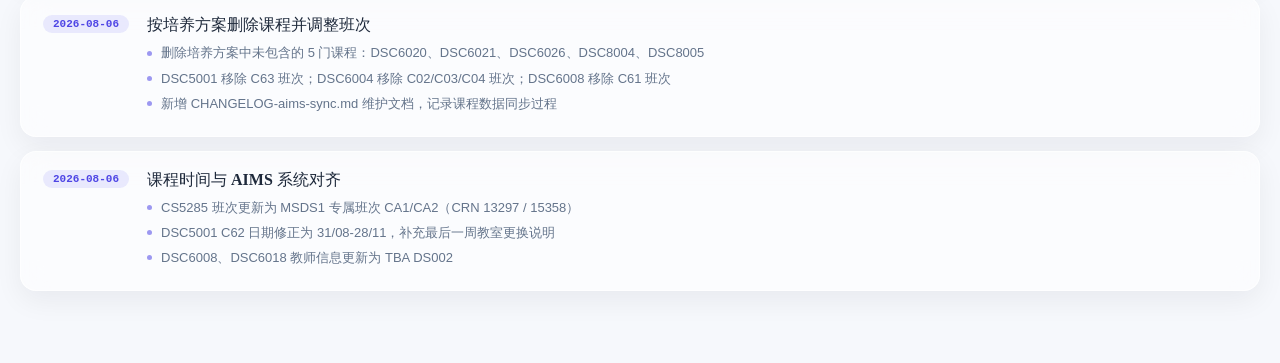
==== commit 41dff3d7: "根据小红书选课求助帖补充必修课程教师评价 - 新增来源 xhs_ds_tantan_xuanke（楼主钽钽选课求助帖） - DSC5001 补充可选老师 Yin Max - DSC5002 补充可选老" ====
--- a/index.html
+++ b/index.html
@@ -5,7 +5,7 @@
     <meta name="viewport" content="width=device-width, initial-scale=1.0">
     <meta name="description" content="CityU MSDS Semester A 2026/27 静态排课与选课参考工具">
     <title>MSDS 选课板 · Semester A 2026/27</title>
-    <link rel="stylesheet" href="assets/styles.css?v=20260806a">
+    <link rel="stylesheet" href="assets/styles.css?v=20260807a">
   </head>
   <body data-page="planner">
     <header class="site-header">
@@ -125,7 +125,7 @@
     </main>
 
     <div id="toast" class="toast" role="status" aria-live="polite"></div>
-    <script src="assets/shared.js?v=20260806a"></script>
-    <script src="assets/planner.js?v=20260806a"></script>
+    <script src="assets/shared.js?v=20260807a"></script>
+    <script src="assets/planner.js?v=20260807a"></script>
   </body>
 </html>
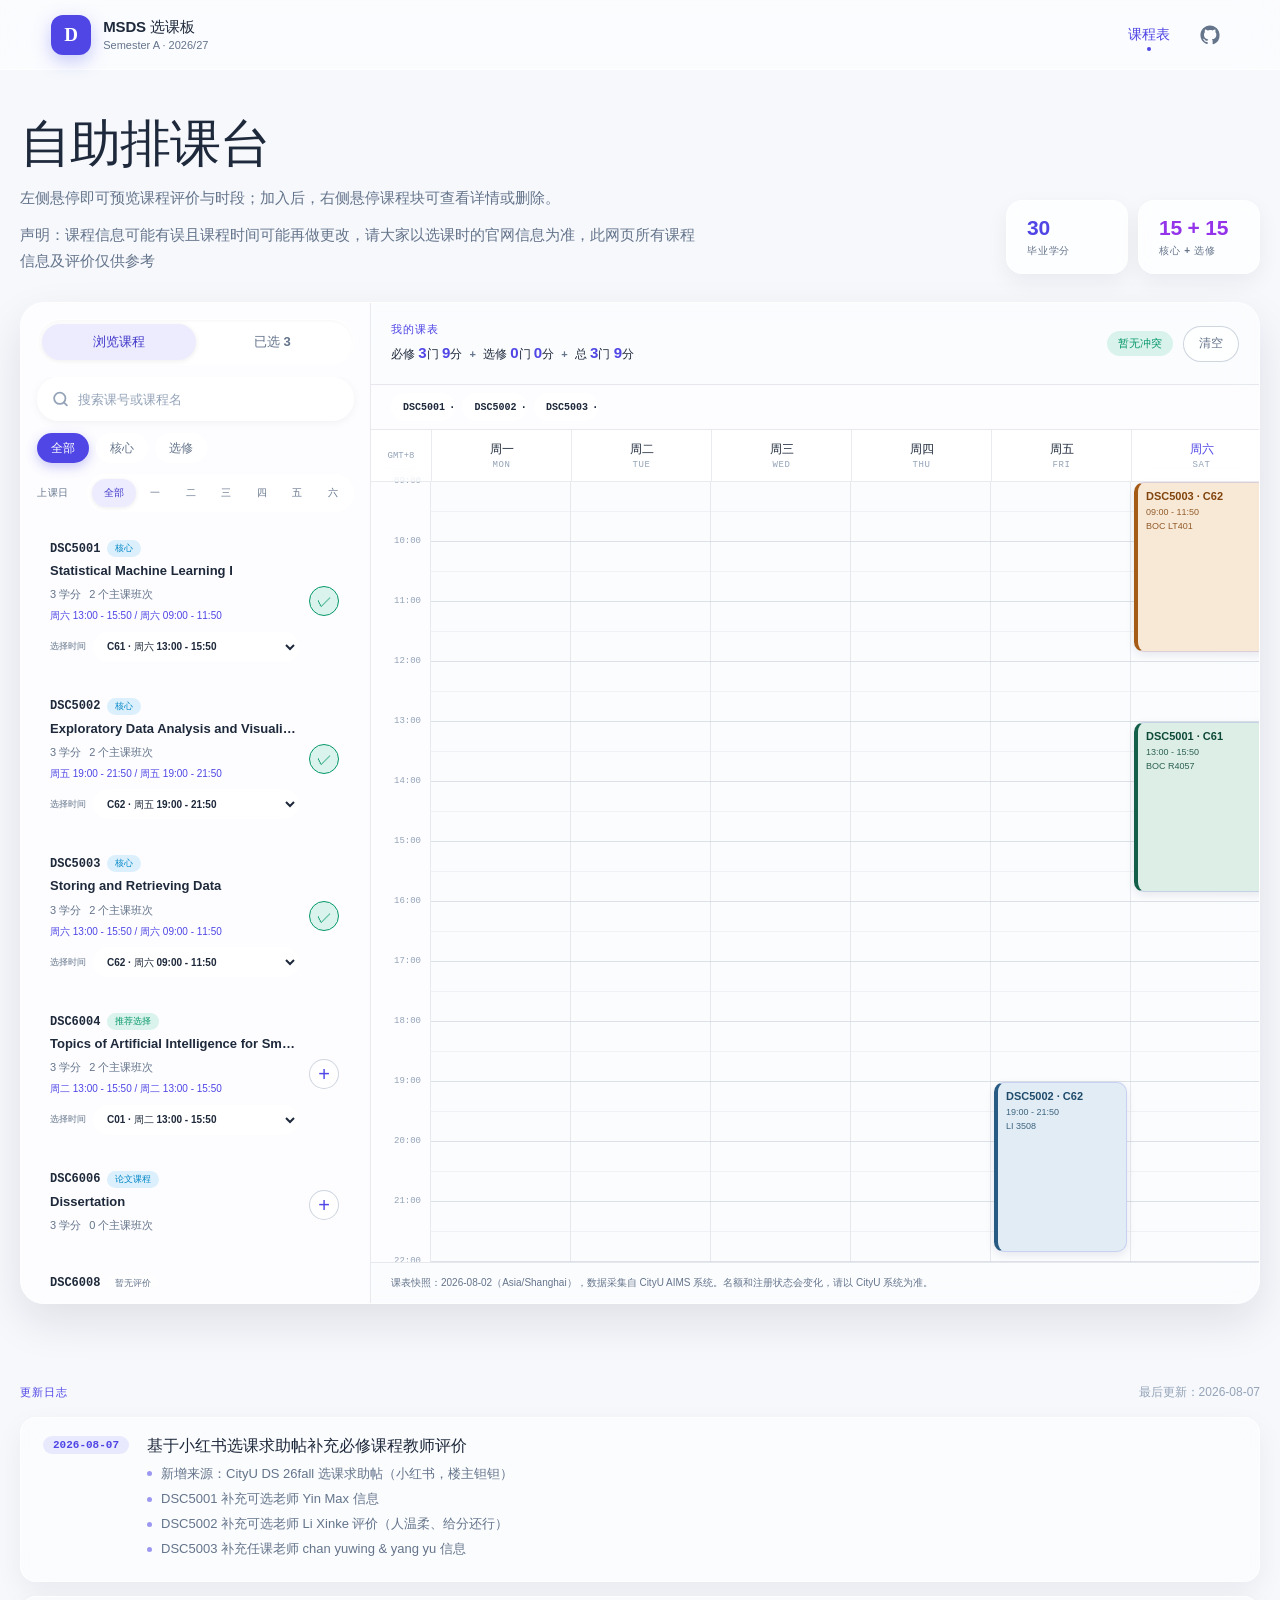
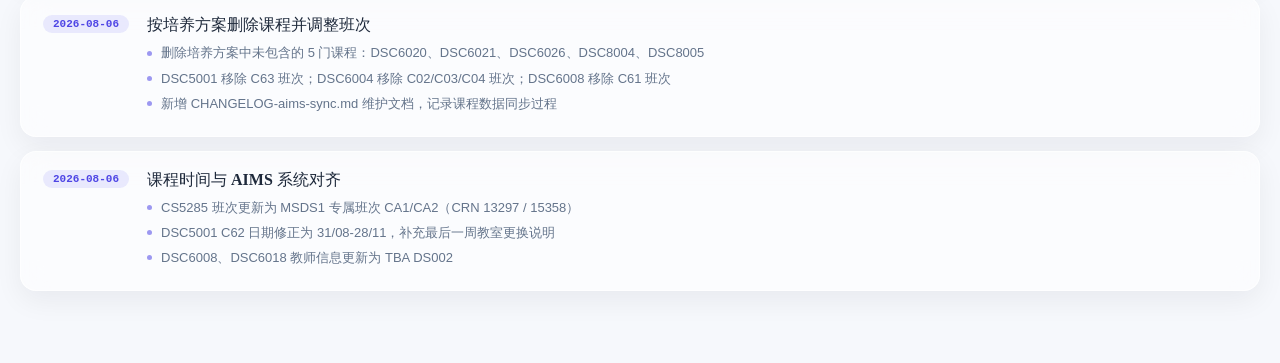
==== commit 737762a3: "为所有课程评价徽章添加背景色 - CSS 新增 recommended(绿) 与 neutral(蓝) 徽章样式 - DSC6017/DSC6018 的 level 由 null 修正为 unknow" ====
--- a/index.html
+++ b/index.html
@@ -5,7 +5,7 @@
     <meta name="viewport" content="width=device-width, initial-scale=1.0">
     <meta name="description" content="CityU MSDS Semester A 2026/27 静态排课与选课参考工具">
     <title>MSDS 选课板 · Semester A 2026/27</title>
-    <link rel="stylesheet" href="assets/styles.css?v=20260807a">
+    <link rel="stylesheet" href="assets/styles.css?v=20260808a">
   </head>
   <body data-page="planner">
     <header class="site-header">
@@ -125,7 +125,7 @@
     </main>
 
     <div id="toast" class="toast" role="status" aria-live="polite"></div>
-    <script src="assets/shared.js?v=20260807a"></script>
-    <script src="assets/planner.js?v=20260807a"></script>
+    <script src="assets/shared.js?v=20260808a"></script>
+    <script src="assets/planner.js?v=20260808a"></script>
   </body>
 </html>
--- a/assets/styles.css
+++ b/assets/styles.css
@@ -800,7 +800,9 @@
 .mini-badge.strong,
 .mini-badge.good,
 .verdict-badge.strong,
-.verdict-badge.good {
+.verdict-badge.good,
+.mini-badge.recommended,
+.verdict-badge.recommended {
   background: var(--ok-soft);
   color: var(--ok);
 }
@@ -815,6 +817,12 @@
 .verdict-badge.caution {
   background: var(--warning-soft);
   color: var(--warning);
+}
+
+.mini-badge.neutral,
+.verdict-badge.neutral {
+  background: var(--info-soft);
+  color: var(--info);
 }
 
 .mini-badge.unknown,
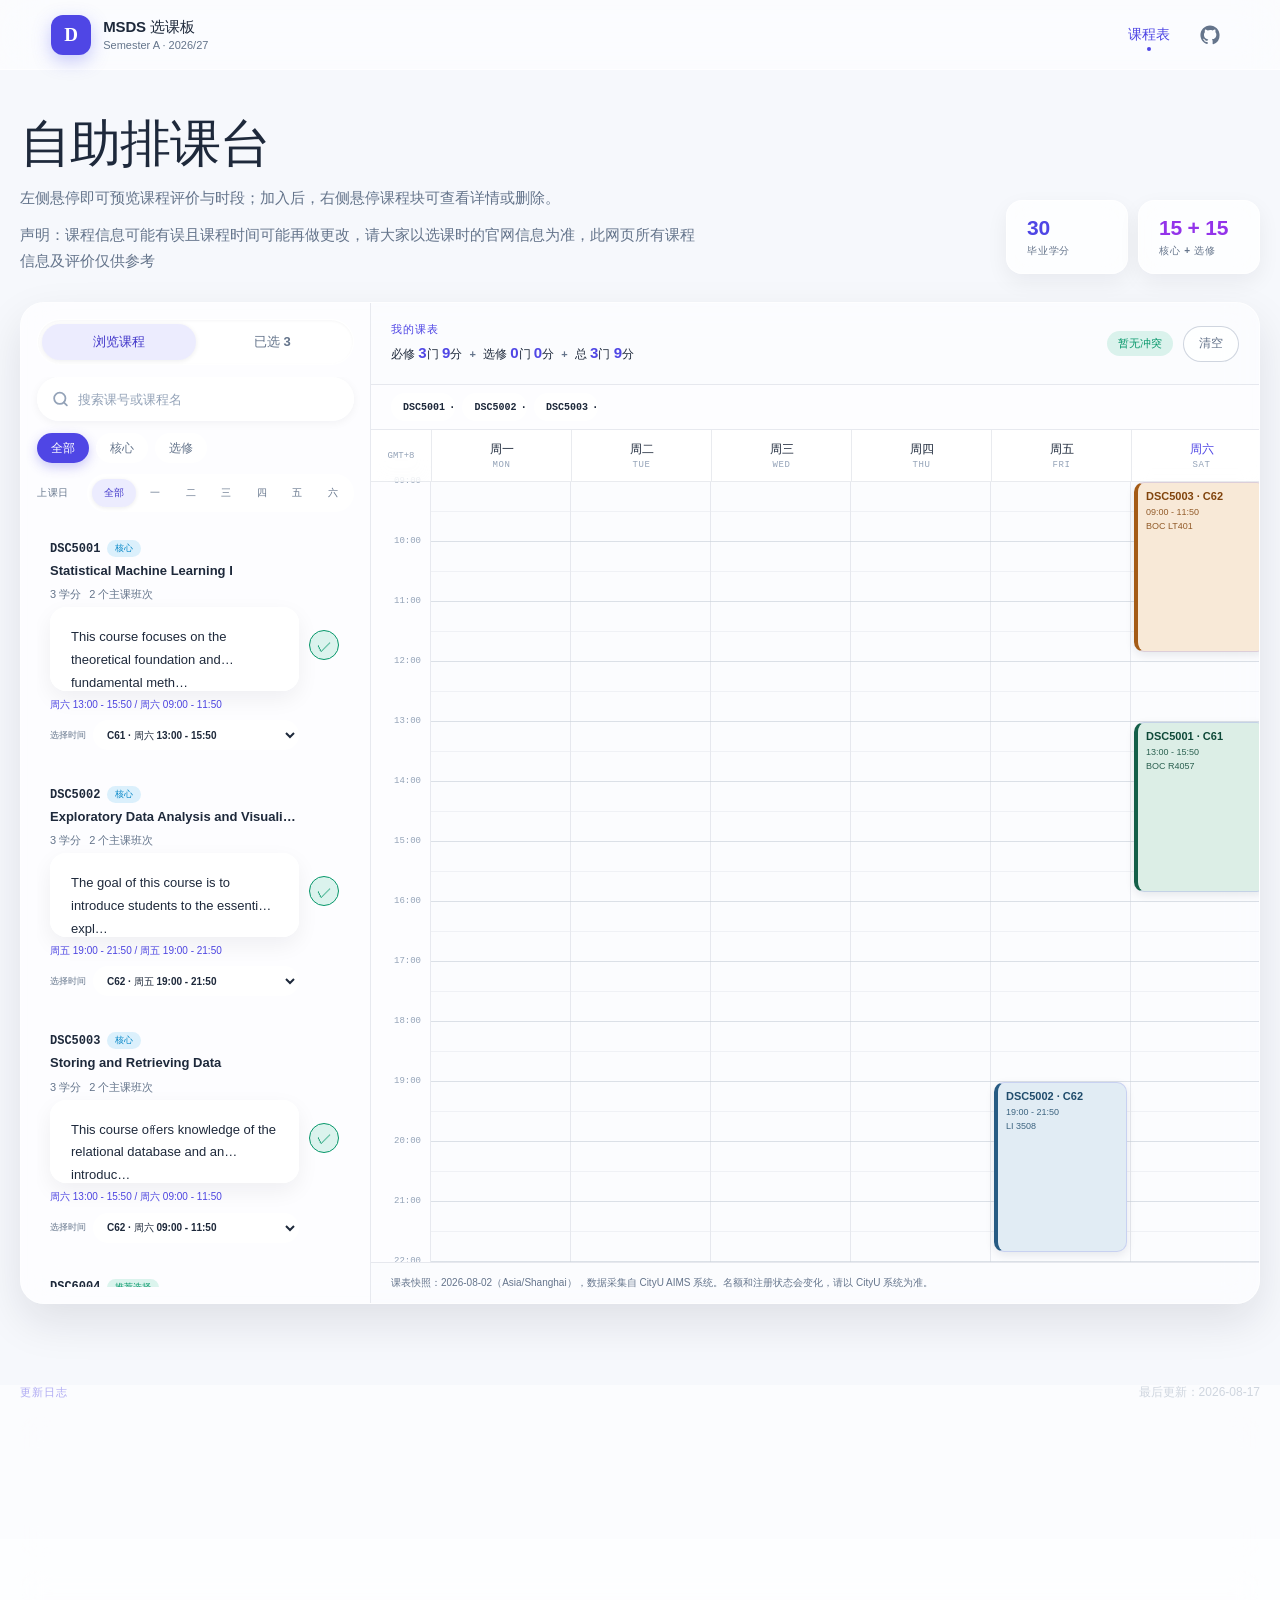
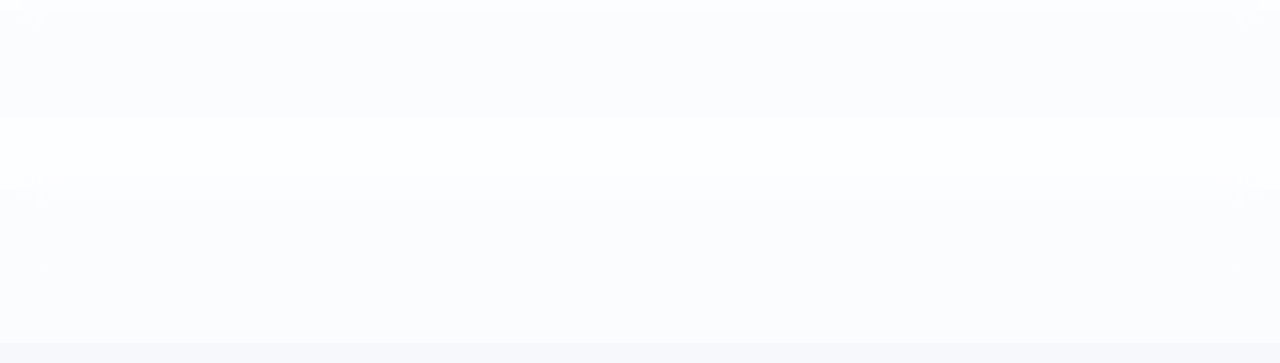
==== commit 1dfba1b4: "新增课程官方介绍（基于官网课程大纲 PDF） - 为全部 13 门课程添加 description 字段，内容摘录自 CityU 课程大纲 PDF 的 Abstract 原文，未改写 - 课程详情页新" ====
--- a/index.html
+++ b/index.html
@@ -1,131 +1,131 @@
-<!doctype html>
-<html lang="zh-CN">
-  <head>
-    <meta charset="UTF-8">
-    <meta name="viewport" content="width=device-width, initial-scale=1.0">
-    <meta name="description" content="CityU MSDS Semester A 2026/27 静态排课与选课参考工具">
-    <title>MSDS 选课板 · Semester A 2026/27</title>
-    <link rel="stylesheet" href="assets/styles.css?v=20260808a">
-  </head>
-  <body data-page="planner">
-    <header class="site-header">
-      <a class="brand" href="index.html" aria-label="MSDS 选课板首页">
-        <span class="brand-mark">D</span>
-        <span><strong>MSDS 选课板</strong><small>Semester A · 2026/27</small></span>
-      </a>
-      <nav class="main-nav" aria-label="主导航">
-        <a class="active" href="index.html">课程表</a>
-        <a class="github-link" href="https://github.com/Char1es-EMP/CityUDS-courses-2627" target="_blank" rel="noreferrer" aria-label="项目地址" title="项目地址">
-          <svg width="20" height="20" viewBox="0 0 24 24" fill="currentColor" aria-hidden="true"><path d="M12 .5C5.65.5.5 5.65.5 12c0 5.08 3.29 9.39 7.86 10.91.58.11.79-.25.79-.56v-2c-3.2.7-3.88-1.37-3.88-1.37-.53-1.34-1.3-1.7-1.3-1.7-1.06-.72.08-.71.08-.71 1.17.08 1.79 1.2 1.79 1.2 1.04 1.79 2.73 1.27 3.4.97.11-.75.41-1.27.74-1.56-2.55-.29-5.23-1.28-5.23-5.7 0-1.26.45-2.29 1.2-3.1-.12-.29-.52-1.46.11-3.05 0 0 .98-.31 3.2 1.18a11.1 11.1 0 0 1 2.92-.39c.99 0 1.99.13 2.92.39 2.22-1.49 3.2-1.18 3.2-1.18.63 1.59.23 2.76.11 3.05.75.81 1.2 1.84 1.2 3.1 0 4.43-2.69 5.41-5.25 5.69.42.36.79 1.08.79 2.18v3.23c0 .31.21.68.8.56A11.51 11.51 0 0 0 23.5 12C23.5 5.65 18.35.5 12 .5z"/></svg>
-        </a>
-      </nav>
-    </header>
-
-    <main>
-      <section class="page-intro planner-intro">
-        <div>
-          <h1 class="page-title">自助排课台</h1>
-          <p>左侧悬停即可预览课程评价与时段；加入后，右侧悬停课程块可查看详情或删除。</p>
-          <p class="page-intro-note">声明：课程信息可能有误且课程时间可能再做更改，请大家以选课时的官网信息为准，此网页所有课程信息及评价仅供参考</p>
-        </div>
-        <div class="intro-stats" aria-label="课程概况">
-          <div><strong>30</strong><span>毕业学分</span></div>
-          <div><strong>15 + 15</strong><span>核心 + 选修</span></div>
-        </div>
-      </section>
-
-      <section class="planner-shell" aria-label="课程表规划器">
-        <aside class="course-sidebar">
-          <div class="sidebar-head">
-            <div class="segmented-control" role="tablist" aria-label="课程面板">
-              <button class="segment active" type="button" data-panel="browse" role="tab" aria-selected="true">浏览课程</button>
-              <button class="segment" type="button" data-panel="selected" role="tab" aria-selected="false">已选 <span id="selected-tab-count">0</span></button>
-            </div>
-          </div>
-
-          <div id="browse-panel" class="sidebar-panel">
-            <label class="search-box">
-              <span class="sr-only">搜索课程</span>
-              <svg class="search-icon" xmlns="http://www.w3.org/2000/svg" viewBox="0 0 24 24" fill="none" stroke="currentColor" stroke-width="2.5" stroke-linecap="round" stroke-linejoin="round" aria-hidden="true"><circle cx="11" cy="11" r="8"></circle><line x1="21" y1="21" x2="16.65" y2="16.65"></line></svg>
-              <input id="course-search" type="search" placeholder="搜索课号或课程名" autocomplete="off">
-            </label>
-            <div class="filter-row" aria-label="课程类型筛选">
-              <button class="filter-pill active" type="button" data-filter="all">全部</button>
-              <button class="filter-pill" type="button" data-filter="core">核心</button>
-              <button class="filter-pill" type="button" data-filter="elective">选修</button>
-            </div>
-            <div class="day-filter" aria-label="按上课星期筛选">
-              <span>上课日</span>
-              <div class="day-filter-row">
-                <button class="day-filter-pill active" type="button" data-day-filter="all">全部</button>
-                <button class="day-filter-pill" type="button" data-day-filter="M">一</button>
-                <button class="day-filter-pill" type="button" data-day-filter="T">二</button>
-                <button class="day-filter-pill" type="button" data-day-filter="W">三</button>
-                <button class="day-filter-pill" type="button" data-day-filter="R">四</button>
-                <button class="day-filter-pill" type="button" data-day-filter="F">五</button>
-                <button class="day-filter-pill" type="button" data-day-filter="S">六</button>
-              </div>
-            </div>
-            <div id="course-list" class="course-list" aria-live="polite"></div>
-          </div>
-
-          <div id="selected-panel" class="sidebar-panel" hidden>
-            <div id="selected-list" class="selected-list"></div>
-          </div>
-        </aside>
-
-        <div class="timetable-panel">
-          <div class="timetable-toolbar">
-            <div>
-              <p class="eyebrow">我的课表</p>
-              <h2 class="selection-summary">
-                <span class="selection-summary-part">必修 <strong id="core-count">0</strong>门 <strong id="core-credit-count">0</strong>分</span>
-                <span class="selection-summary-plus" aria-hidden="true">+</span>
-                <span class="selection-summary-part">选修 <strong id="elective-count">0</strong>门 <strong id="elective-credit-count">0</strong>分</span>
-                <span class="selection-summary-plus" aria-hidden="true">+</span>
-                <span class="selection-summary-part">总 <strong id="selected-count">0</strong>门 <strong id="credit-count">0</strong>分</span>
-              </h2>
-            </div>
-            <div class="toolbar-actions">
-              <span id="conflict-status" class="conflict-status is-clear">暂无冲突</span>
-              <button id="clear-selection" class="button button-quiet" type="button">清空</button>
-            </div>
-          </div>
-          <div id="selected-chips" class="selected-chips" aria-label="已选课程快捷操作"></div>
-
-          <div class="timetable-scroll">
-            <div class="timetable" id="timetable">
-              <div class="timetable-corner">GMT+8</div>
-              <div class="day-heading" data-day="M"><strong>周一</strong><span>MON</span></div>
-              <div class="day-heading" data-day="T"><strong>周二</strong><span>TUE</span></div>
-              <div class="day-heading" data-day="W"><strong>周三</strong><span>WED</span></div>
-              <div class="day-heading" data-day="R"><strong>周四</strong><span>THU</span></div>
-              <div class="day-heading" data-day="F"><strong>周五</strong><span>FRI</span></div>
-              <div class="day-heading" data-day="S"><strong>周六</strong><span>SAT</span></div>
-              <div id="time-axis" class="time-axis" aria-hidden="true"></div>
-              <div id="day-columns" class="day-columns"></div>
-              <div id="empty-timetable" class="empty-timetable">
-                <span class="empty-plus">+</span>
-                <strong>从左侧加入课程</strong>
-                <p>班次可在“已选”中切换</p>
-              </div>
-            </div>
-          </div>
-          <p class="data-note">课表快照：2026-08-02（Asia/Shanghai），数据采集自 CityU AIMS 系统。名额和注册状态会变化，请以 CityU 系统为准。</p>
-        </div>
-      </section>
-
-      <section class="changelog-section" aria-label="更新日志">
-        <div class="changelog-head">
-          <h2 class="eyebrow">更新日志</h2>
-          <span id="changelog-date" class="changelog-date"></span>
-        </div>
-        <div id="changelog-list" class="changelog-list"></div>
-      </section>
-    </main>
-
-    <div id="toast" class="toast" role="status" aria-live="polite"></div>
-    <script src="assets/shared.js?v=20260808a"></script>
-    <script src="assets/planner.js?v=20260808a"></script>
-  </body>
-</html>
+<!doctype html>
+<html lang="zh-CN">
+  <head>
+    <meta charset="UTF-8">
+    <meta name="viewport" content="width=device-width, initial-scale=1.0">
+    <meta name="description" content="CityU MSDS Semester A 2026/27 静态排课与选课参考工具">
+    <title>MSDS 选课板 · Semester A 2026/27</title>
+    <link rel="stylesheet" href="assets/styles.css?v=20260817a">
+  </head>
+  <body data-page="planner">
+    <header class="site-header">
+      <a class="brand" href="index.html" aria-label="MSDS 选课板首页">
+        <span class="brand-mark">D</span>
+        <span><strong>MSDS 选课板</strong><small>Semester A · 2026/27</small></span>
+      </a>
+      <nav class="main-nav" aria-label="主导航">
+        <a class="active" href="index.html">课程表</a>
+        <a class="github-link" href="https://github.com/Char1es-EMP/CityUDS-courses-2627" target="_blank" rel="noreferrer" aria-label="项目地址" title="项目地址">
+          <svg width="20" height="20" viewBox="0 0 24 24" fill="currentColor" aria-hidden="true"><path d="M12 .5C5.65.5.5 5.65.5 12c0 5.08 3.29 9.39 7.86 10.91.58.11.79-.25.79-.56v-2c-3.2.7-3.88-1.37-3.88-1.37-.53-1.34-1.3-1.7-1.3-1.7-1.06-.72.08-.71.08-.71 1.17.08 1.79 1.2 1.79 1.2 1.04 1.79 2.73 1.27 3.4.97.11-.75.41-1.27.74-1.56-2.55-.29-5.23-1.28-5.23-5.7 0-1.26.45-2.29 1.2-3.1-.12-.29-.52-1.46.11-3.05 0 0 .98-.31 3.2 1.18a11.1 11.1 0 0 1 2.92-.39c.99 0 1.99.13 2.92.39 2.22-1.49 3.2-1.18 3.2-1.18.63 1.59.23 2.76.11 3.05.75.81 1.2 1.84 1.2 3.1 0 4.43-2.69 5.41-5.25 5.69.42.36.79 1.08.79 2.18v3.23c0 .31.21.68.8.56A11.51 11.51 0 0 0 23.5 12C23.5 5.65 18.35.5 12 .5z"/></svg>
+        </a>
+      </nav>
+    </header>
+
+    <main>
+      <section class="page-intro planner-intro">
+        <div>
+          <h1 class="page-title">自助排课台</h1>
+          <p>左侧悬停即可预览课程评价与时段；加入后，右侧悬停课程块可查看详情或删除。</p>
+          <p class="page-intro-note">声明：课程信息可能有误且课程时间可能再做更改，请大家以选课时的官网信息为准，此网页所有课程信息及评价仅供参考</p>
+        </div>
+        <div class="intro-stats" aria-label="课程概况">
+          <div><strong>30</strong><span>毕业学分</span></div>
+          <div><strong>15 + 15</strong><span>核心 + 选修</span></div>
+        </div>
+      </section>
+
+      <section class="planner-shell" aria-label="课程表规划器">
+        <aside class="course-sidebar">
+          <div class="sidebar-head">
+            <div class="segmented-control" role="tablist" aria-label="课程面板">
+              <button class="segment active" type="button" data-panel="browse" role="tab" aria-selected="true">浏览课程</button>
+              <button class="segment" type="button" data-panel="selected" role="tab" aria-selected="false">已选 <span id="selected-tab-count">0</span></button>
+            </div>
+          </div>
+
+          <div id="browse-panel" class="sidebar-panel">
+            <label class="search-box">
+              <span class="sr-only">搜索课程</span>
+              <svg class="search-icon" xmlns="http://www.w3.org/2000/svg" viewBox="0 0 24 24" fill="none" stroke="currentColor" stroke-width="2.5" stroke-linecap="round" stroke-linejoin="round" aria-hidden="true"><circle cx="11" cy="11" r="8"></circle><line x1="21" y1="21" x2="16.65" y2="16.65"></line></svg>
+              <input id="course-search" type="search" placeholder="搜索课号或课程名" autocomplete="off">
+            </label>
+            <div class="filter-row" aria-label="课程类型筛选">
+              <button class="filter-pill active" type="button" data-filter="all">全部</button>
+              <button class="filter-pill" type="button" data-filter="core">核心</button>
+              <button class="filter-pill" type="button" data-filter="elective">选修</button>
+            </div>
+            <div class="day-filter" aria-label="按上课星期筛选">
+              <span>上课日</span>
+              <div class="day-filter-row">
+                <button class="day-filter-pill active" type="button" data-day-filter="all">全部</button>
+                <button class="day-filter-pill" type="button" data-day-filter="M">一</button>
+                <button class="day-filter-pill" type="button" data-day-filter="T">二</button>
+                <button class="day-filter-pill" type="button" data-day-filter="W">三</button>
+                <button class="day-filter-pill" type="button" data-day-filter="R">四</button>
+                <button class="day-filter-pill" type="button" data-day-filter="F">五</button>
+                <button class="day-filter-pill" type="button" data-day-filter="S">六</button>
+              </div>
+            </div>
+            <div id="course-list" class="course-list" aria-live="polite"></div>
+          </div>
+
+          <div id="selected-panel" class="sidebar-panel" hidden>
+            <div id="selected-list" class="selected-list"></div>
+          </div>
+        </aside>
+
+        <div class="timetable-panel">
+          <div class="timetable-toolbar">
+            <div>
+              <p class="eyebrow">我的课表</p>
+              <h2 class="selection-summary">
+                <span class="selection-summary-part">必修 <strong id="core-count">0</strong>门 <strong id="core-credit-count">0</strong>分</span>
+                <span class="selection-summary-plus" aria-hidden="true">+</span>
+                <span class="selection-summary-part">选修 <strong id="elective-count">0</strong>门 <strong id="elective-credit-count">0</strong>分</span>
+                <span class="selection-summary-plus" aria-hidden="true">+</span>
+                <span class="selection-summary-part">总 <strong id="selected-count">0</strong>门 <strong id="credit-count">0</strong>分</span>
+              </h2>
+            </div>
+            <div class="toolbar-actions">
+              <span id="conflict-status" class="conflict-status is-clear">暂无冲突</span>
+              <button id="clear-selection" class="button button-quiet" type="button">清空</button>
+            </div>
+          </div>
+          <div id="selected-chips" class="selected-chips" aria-label="已选课程快捷操作"></div>
+
+          <div class="timetable-scroll">
+            <div class="timetable" id="timetable">
+              <div class="timetable-corner">GMT+8</div>
+              <div class="day-heading" data-day="M"><strong>周一</strong><span>MON</span></div>
+              <div class="day-heading" data-day="T"><strong>周二</strong><span>TUE</span></div>
+              <div class="day-heading" data-day="W"><strong>周三</strong><span>WED</span></div>
+              <div class="day-heading" data-day="R"><strong>周四</strong><span>THU</span></div>
+              <div class="day-heading" data-day="F"><strong>周五</strong><span>FRI</span></div>
+              <div class="day-heading" data-day="S"><strong>周六</strong><span>SAT</span></div>
+              <div id="time-axis" class="time-axis" aria-hidden="true"></div>
+              <div id="day-columns" class="day-columns"></div>
+              <div id="empty-timetable" class="empty-timetable">
+                <span class="empty-plus">+</span>
+                <strong>从左侧加入课程</strong>
+                <p>班次可在“已选”中切换</p>
+              </div>
+            </div>
+          </div>
+          <p class="data-note">课表快照：2026-08-02（Asia/Shanghai），数据采集自 CityU AIMS 系统。名额和注册状态会变化，请以 CityU 系统为准。</p>
+        </div>
+      </section>
+
+      <section class="changelog-section" aria-label="更新日志">
+        <div class="changelog-head">
+          <h2 class="eyebrow">更新日志</h2>
+          <span id="changelog-date" class="changelog-date"></span>
+        </div>
+        <div id="changelog-list" class="changelog-list"></div>
+      </section>
+    </main>
+
+    <div id="toast" class="toast" role="status" aria-live="polite"></div>
+    <script src="assets/shared.js?v=20260817a"></script>
+    <script src="assets/planner.js?v=20260817a"></script>
+  </body>
+</html>
--- a/assets/styles.css
+++ b/assets/styles.css
@@ -651,6 +651,17 @@
   margin-top: 7px;
   color: var(--muted);
   font-size: 11px;
+}
+
+.course-description {
+  display: -webkit-box;
+  margin-top: 5px;
+  overflow: hidden;
+  color: var(--muted);
+  font-size: 11px;
+  line-height: 1.5;
+  -webkit-box-orient: vertical;
+  -webkit-line-clamp: 2;
 }
 
 .course-schedule {
@@ -1670,6 +1681,31 @@
   line-height: 1.8;
 }
 
+.course-description {
+  padding: 18px 20px;
+  border: 1px solid var(--border);
+  border-radius: var(--radius-md);
+  background: var(--card-strong);
+  color: var(--ink);
+  font-size: 13px;
+  line-height: 1.75;
+  box-shadow: 0 8px 22px rgba(15, 23, 42, 0.06);
+  backdrop-filter: blur(10px);
+  -webkit-backdrop-filter: blur(10px);
+}
+
+.description-source-note {
+  margin: 10px 0 0;
+  color: var(--muted);
+  font-size: 11px;
+}
+
+.description-source-note a {
+  color: var(--primary);
+  text-decoration: underline;
+  text-underline-offset: 2px;
+}
+
 .detail-tags {
   margin-top: 14px;
 }
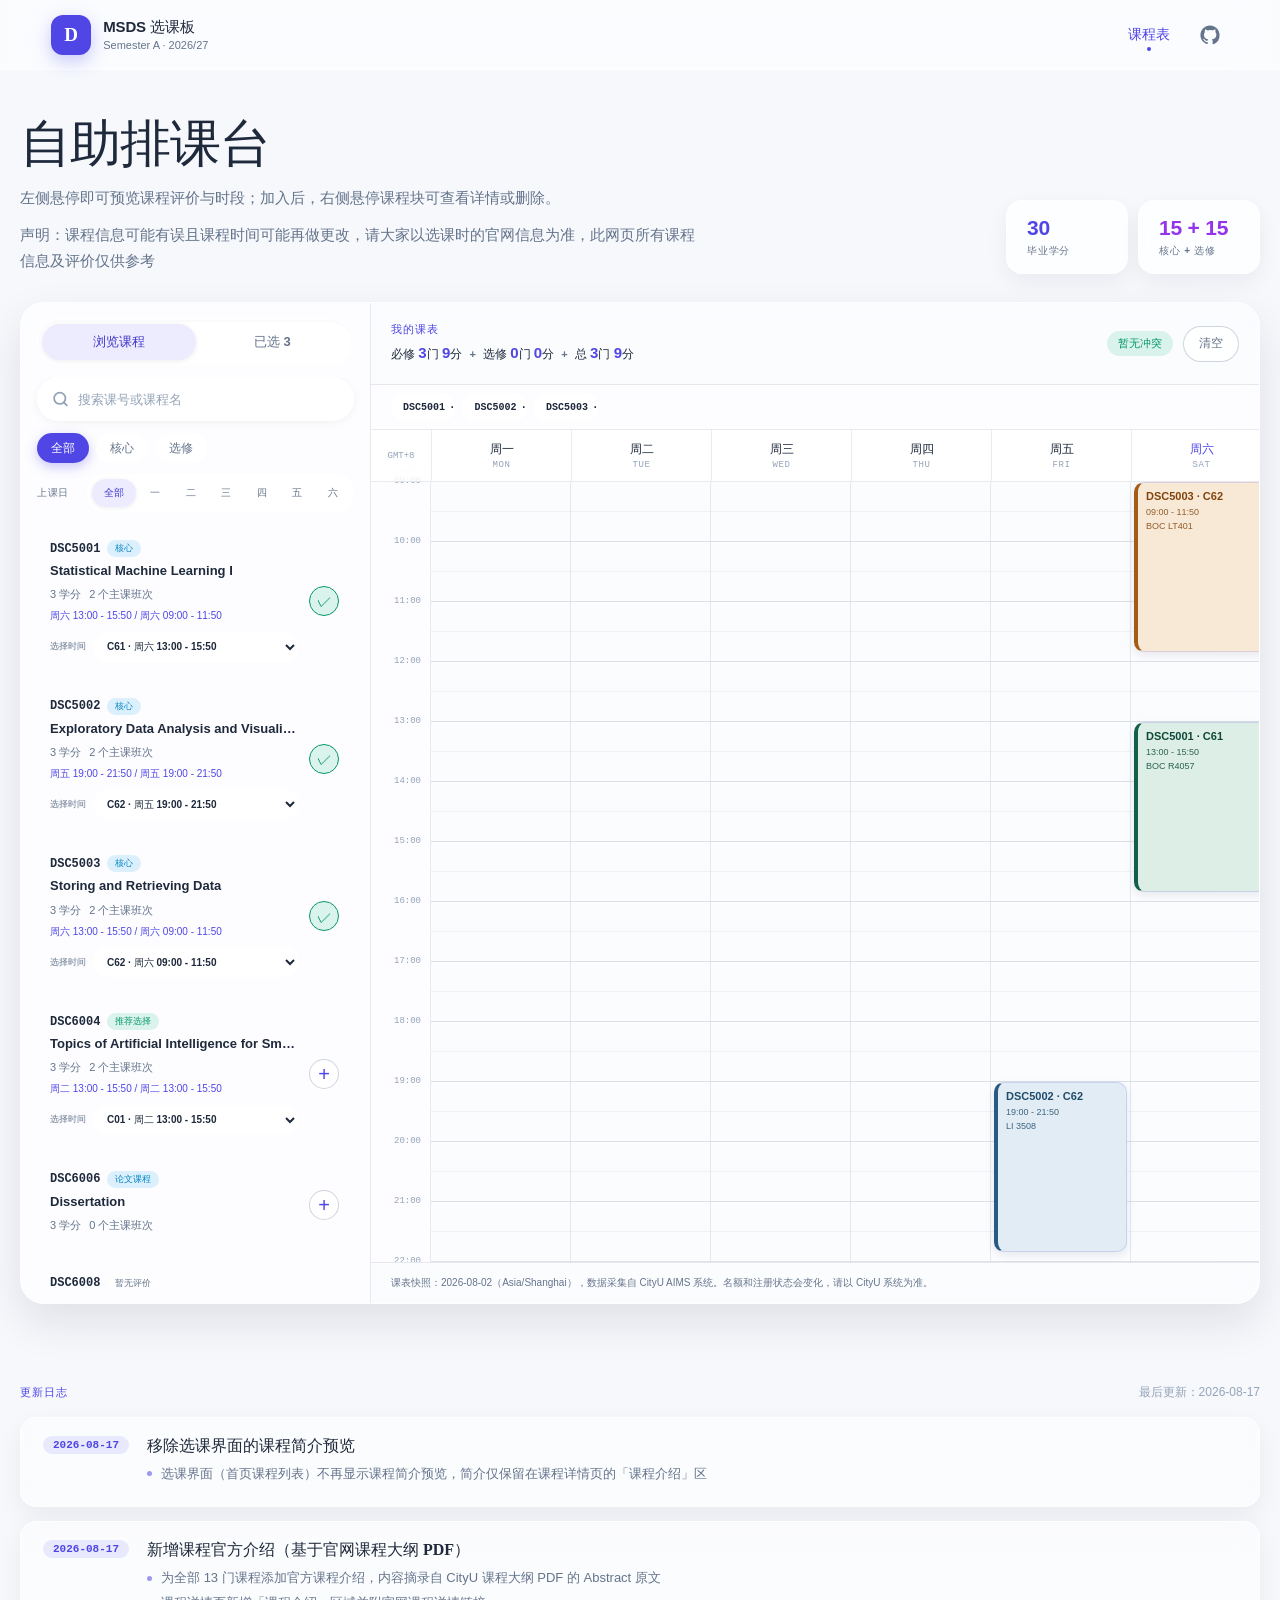
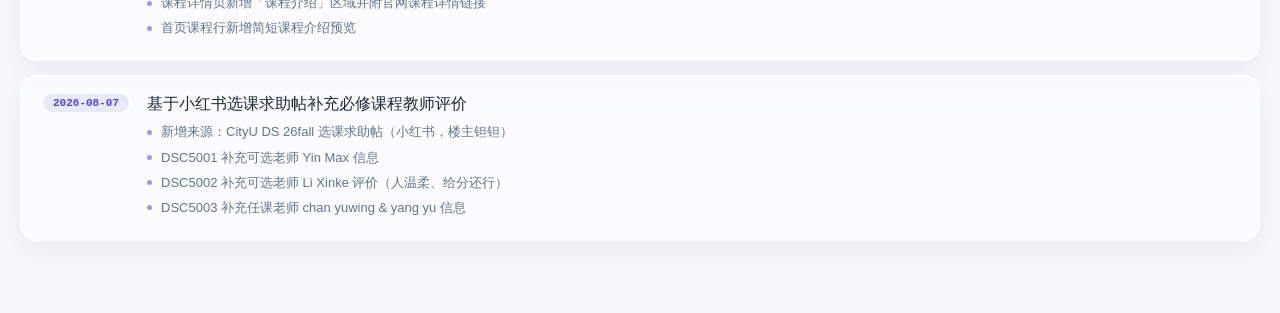
==== commit b08cf5ae: "移除选课界面的课程简介预览 - 选课界面（首页课程列表）不再显示课程简介预览  - 简介仅保留在课程详情页的「课程介绍」区  - 更新 changelog 与缓存版本号为 20260817b" ====
--- a/index.html
+++ b/index.html
@@ -125,7 +125,7 @@
     </main>
 
     <div id="toast" class="toast" role="status" aria-live="polite"></div>
-    <script src="assets/shared.js?v=20260817a"></script>
-    <script src="assets/planner.js?v=20260817a"></script>
+    <script src="assets/shared.js?v=20260817b"></script>
+    <script src="assets/planner.js?v=20260817b"></script>
   </body>
 </html>
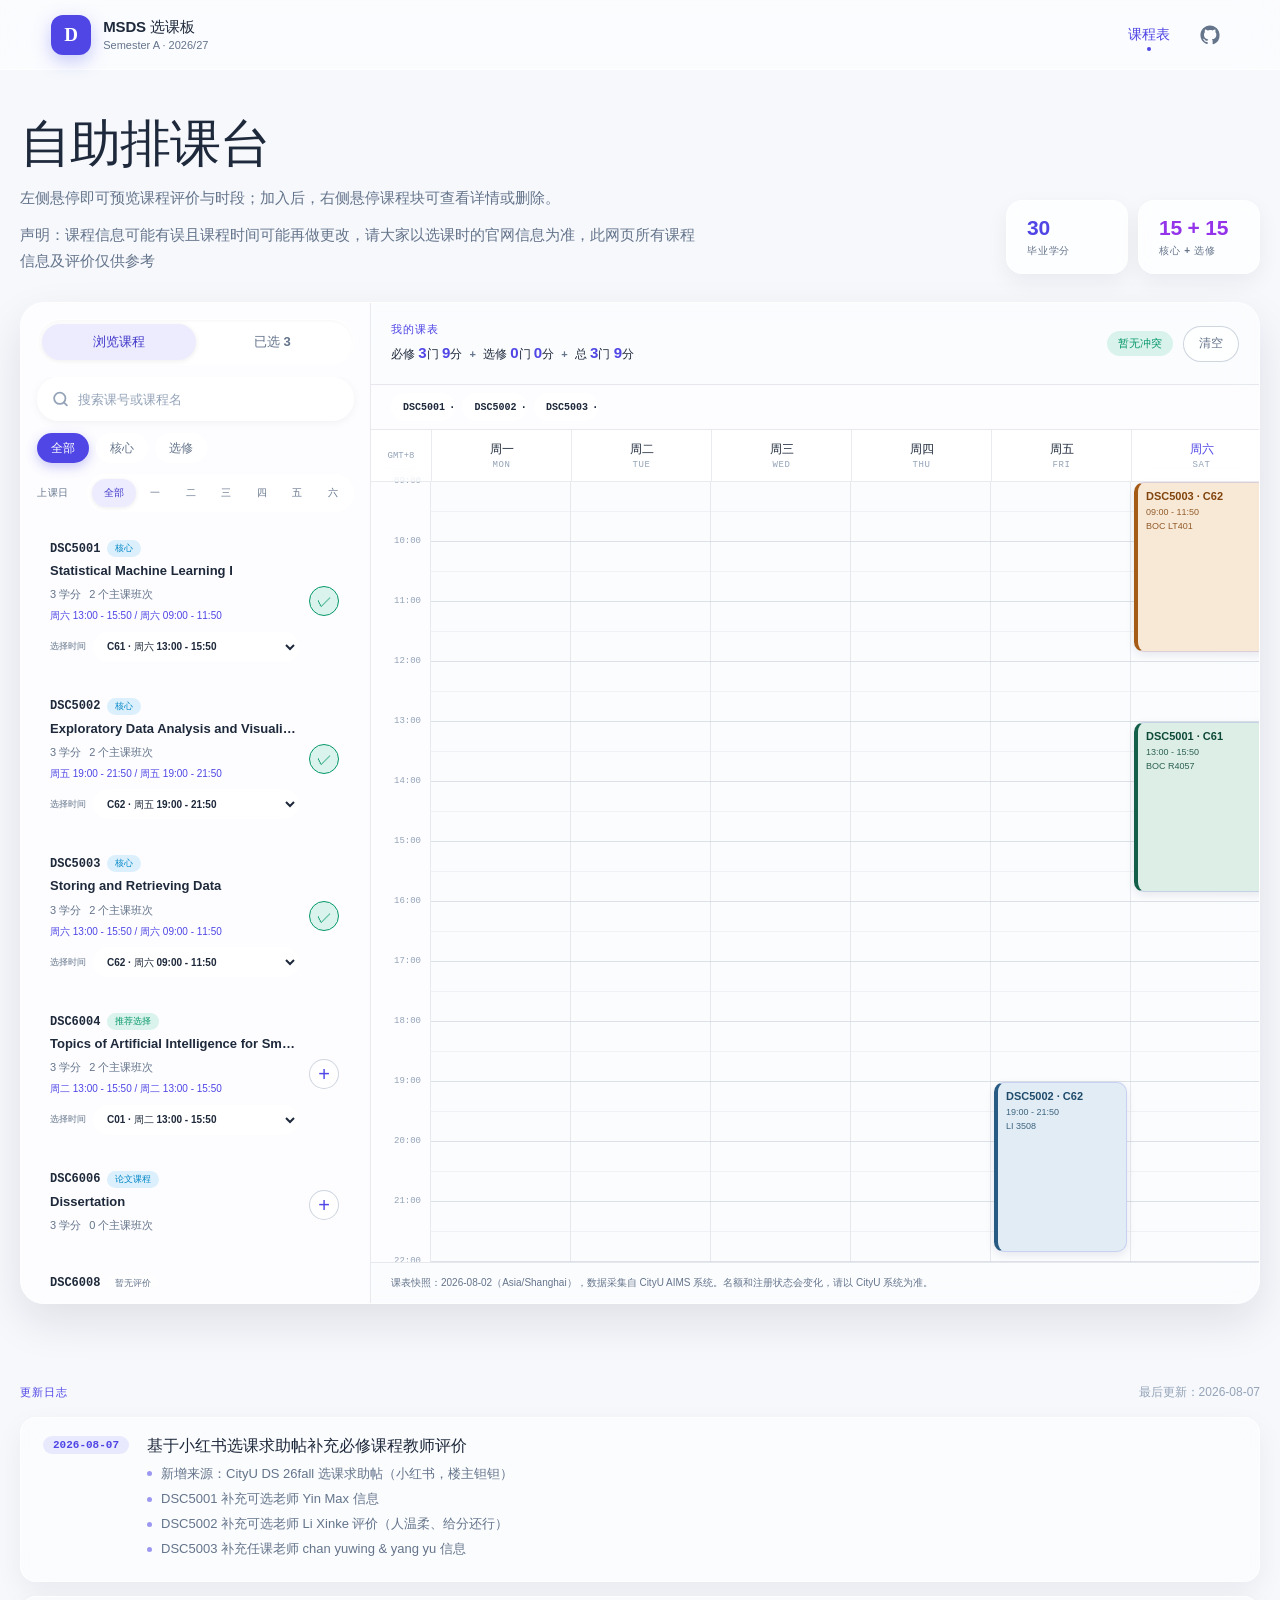
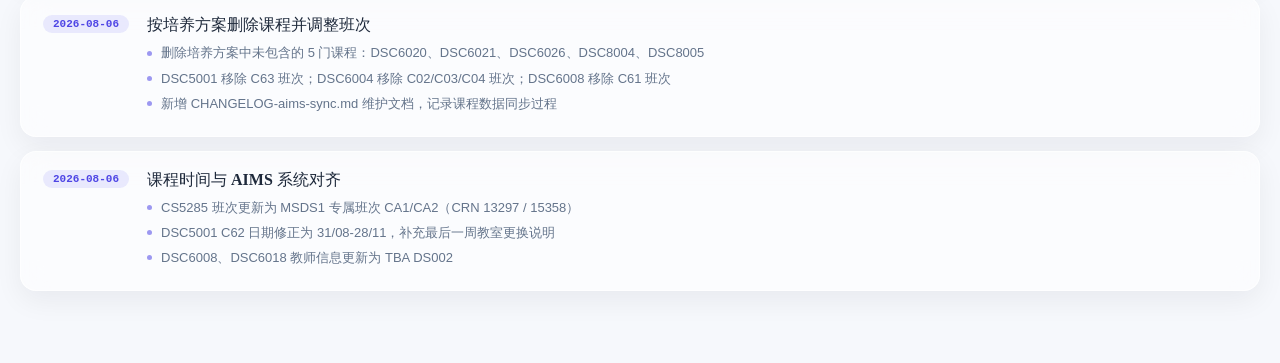
==== commit a4b12750: "?????????????" ====
--- a/index.html
+++ b/index.html
@@ -5,7 +5,7 @@
     <meta name="viewport" content="width=device-width, initial-scale=1.0">
     <meta name="description" content="CityU MSDS Semester A 2026/27 静态排课与选课参考工具">
     <title>MSDS 选课板 · Semester A 2026/27</title>
-    <link rel="stylesheet" href="assets/styles.css?v=20260817a">
+    <link rel="stylesheet" href="assets/styles.css?v=20260817c">
   </head>
   <body data-page="planner">
     <header class="site-header">
--- a/assets/styles.css
+++ b/assets/styles.css
@@ -1694,6 +1694,15 @@
   -webkit-backdrop-filter: blur(10px);
 }
 
+.course-description-zh {
+  margin-top: 14px;
+  padding-top: 14px;
+  border-top: 1px dashed var(--hairline);
+  color: var(--muted);
+  font-size: 13px;
+  line-height: 1.75;
+}
+
 .description-source-note {
   margin: 10px 0 0;
   color: var(--muted);
